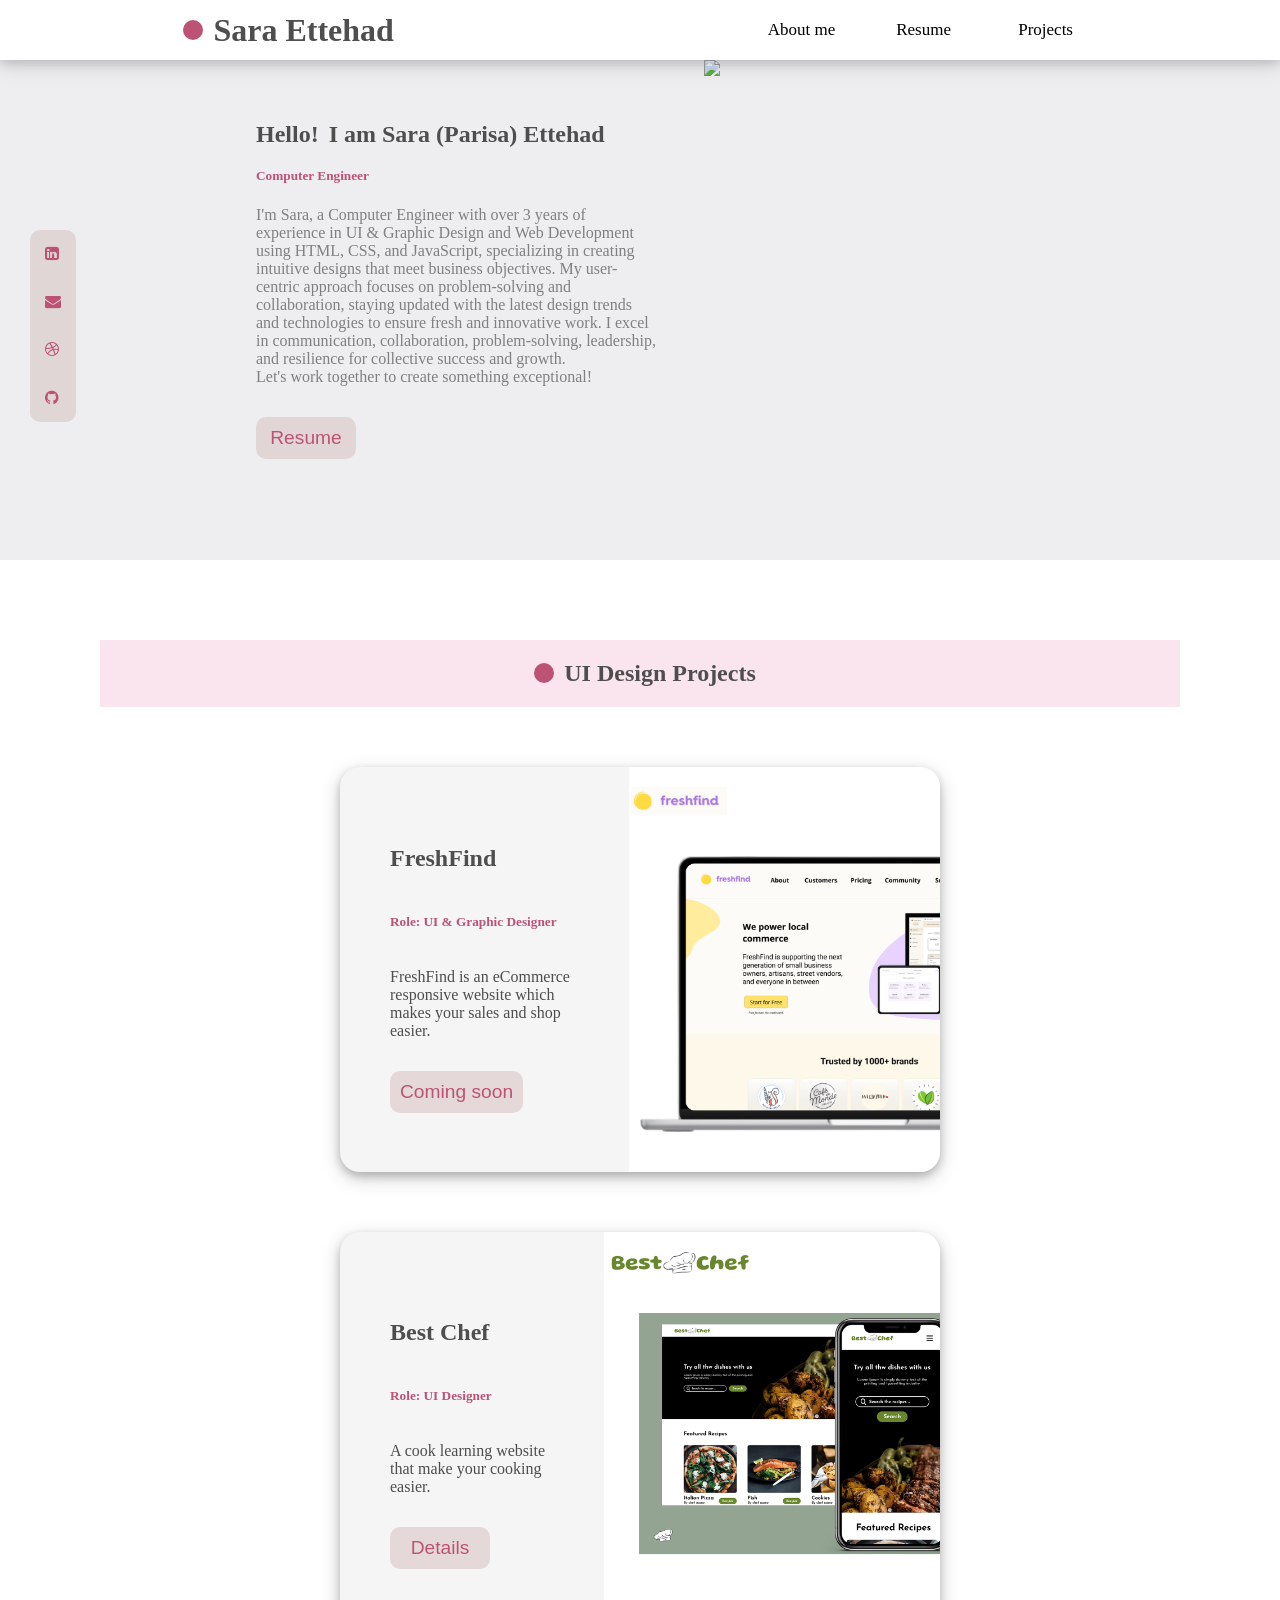
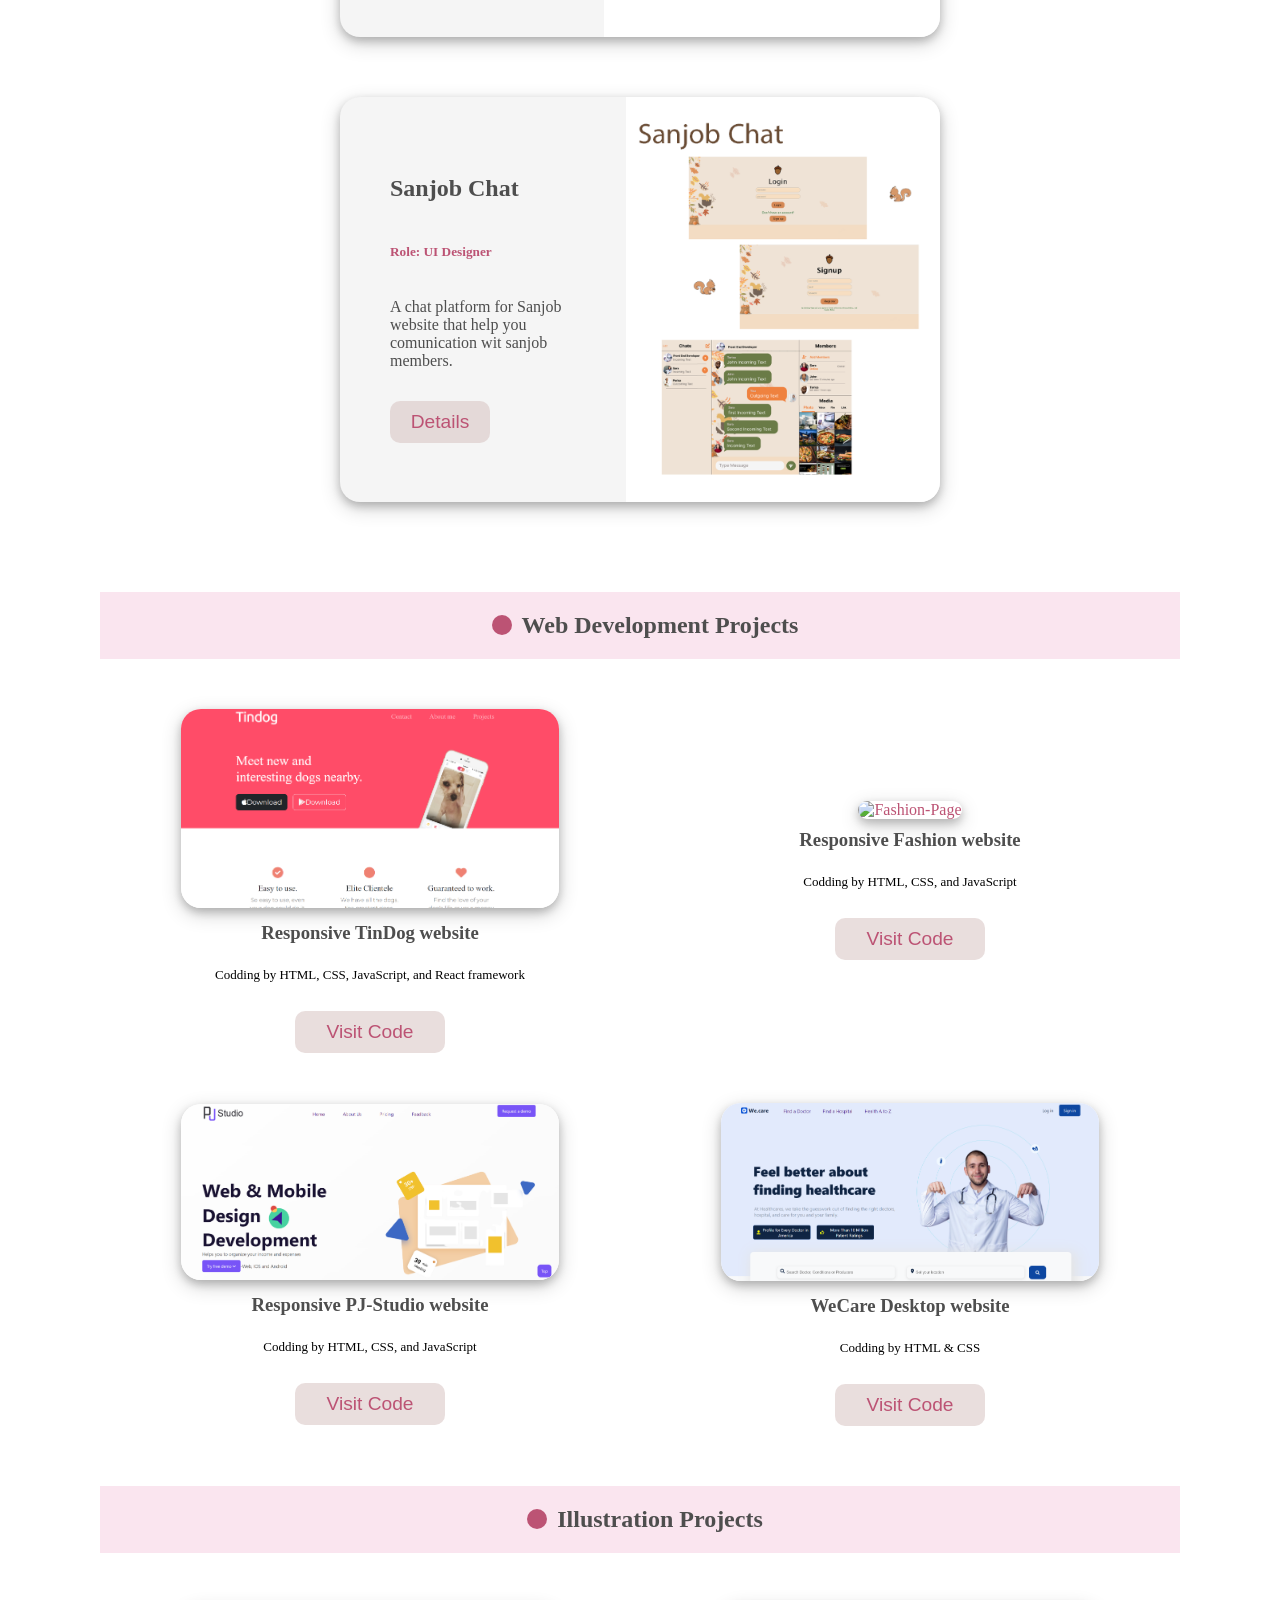
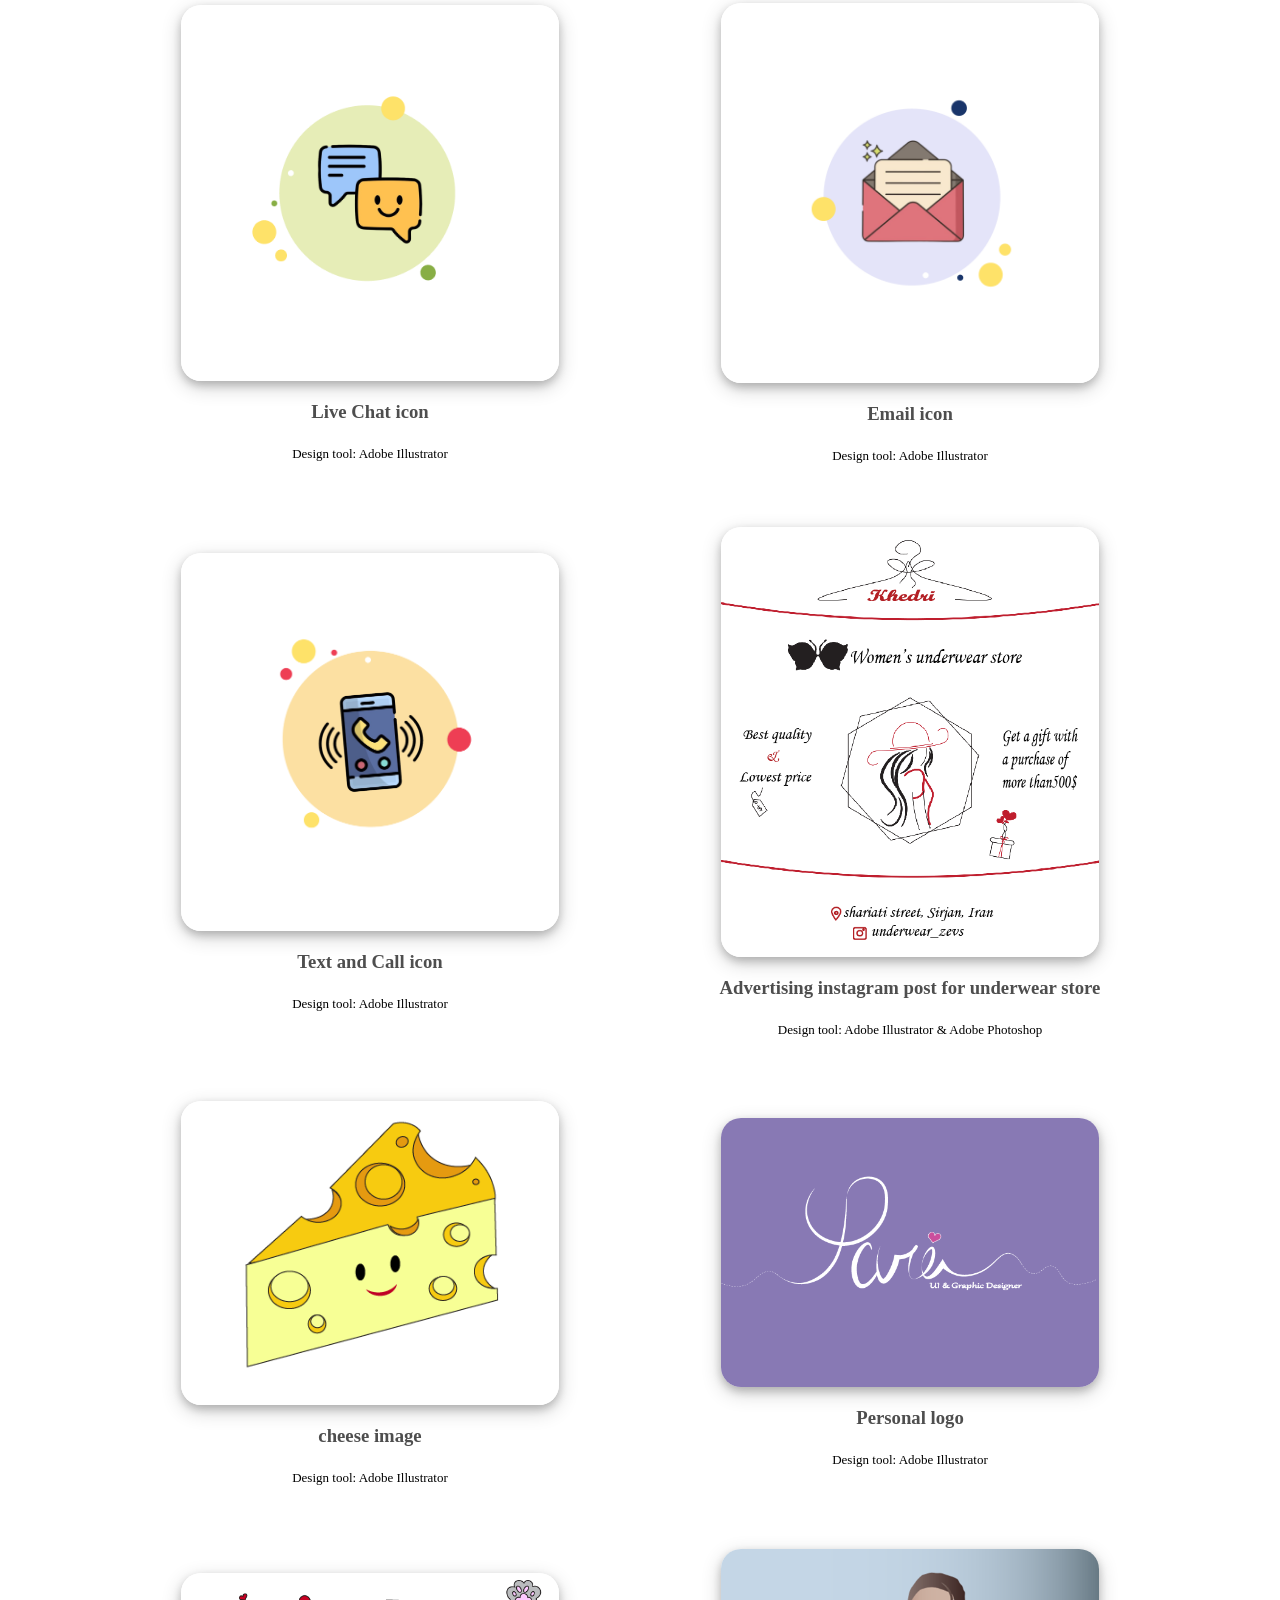
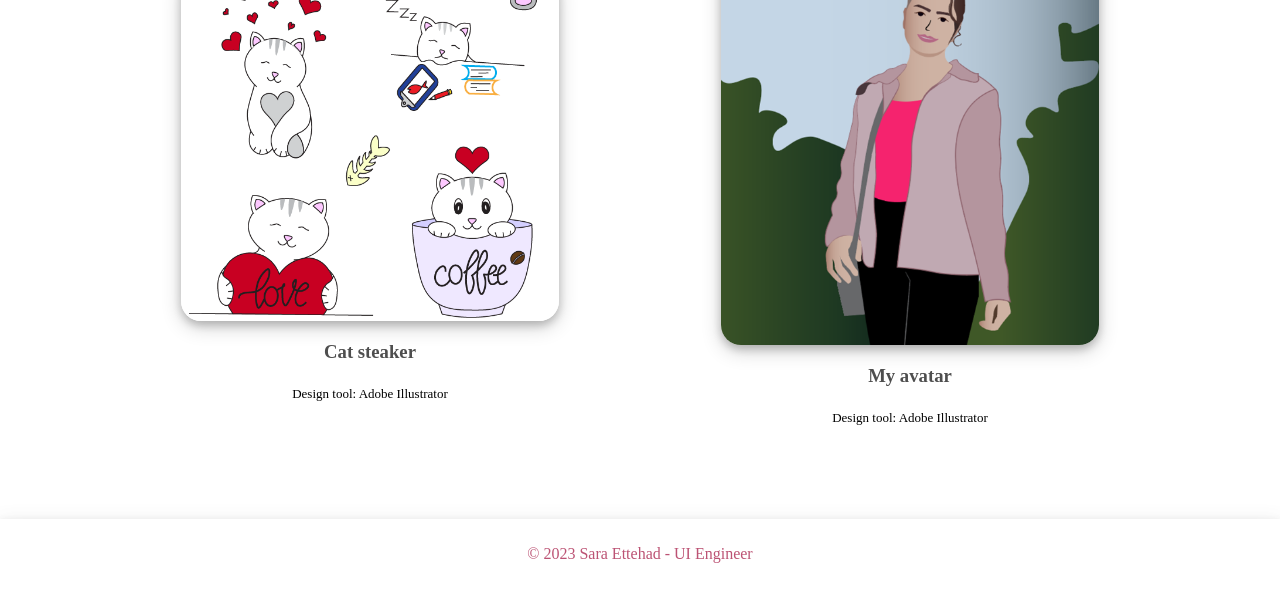
==== index.html @ 1e03c046 "message" ====
<!DOCTYPE html>
<html lang="en">

<head>
    <meta charset="UTF-8">
    <meta name="viewport" content="width=device-width, initial-scale=1.0">
    <link rel="stylesheet" href="https://cdnjs.cloudflare.com/ajax/libs/font-awesome/4.7.0/css/font-awesome.min.css">    <title>Sara Ettehad - Portfolio</title>
    <link rel="stylesheet" href="style.css">
</head>

<body>
    <div id="topnav">
        <div class="active">
            <div class="shape"></div>
            <h1>Sara Ettehad</h1>
        </div>

        <a href="javascript:void(0);" class="icon" onclick="myFunction()">
            <i class="fa fa-bars"></i>
        </a>

        <div id="myLinks">
            <a href="#hero">About me</a>
            <a href="./image/Resume(Sara).pdf">Resume</a>
            <a href="#portfolio">Projects</a>
        </div>
    </div>

    <div id="hero">
        <div class="hero__wrapper">
            <div class="hero__wrapper--left">
                <div style="display: flex; bottom: 0;">
                    <h2 style="color: #4e4e4e; margin-right: 10px;">Hello!</h2>
                    <h2 style="color: #4e4e4e;"> I am Sara (Parisa) Ettehad</h2>
                </div>
                <h5 style="margin-top: 0px; color: #bc5374;">Computer Engineer</h5>
                <p class="paragraph">
                    I'm Sara, a Computer Engineer with over 3 years of experience in UI & Graphic Design and Web Development using HTML, CSS, and JavaScript, specializing in creating intuitive designs that meet business objectives. My user-centric approach focuses on problem-solving and collaboration, staying updated with the latest design trends and technologies to ensure fresh and innovative work. I excel in communication, collaboration, problem-solving, leadership, and resilience for collective success and growth.
                    <br/>Let's work together to create something exceptional!
                </p>
                <a href="./image/Resume(Sara).pdf">
                    <button> Resume </button>
                </a>

            </div>

            <div class="hero__wrapper--right">
                <img src="./image/IMG_5724.PNG">
            </div>
            
        </div>
        
        
    </div>

    <div id="links">

        <div class="links__wrapper">
            <a href="https://www.linkedin.com/in/sara-ettehad/"><i class="fa fa-linkedin-square"></i></a>
            <a href=mailto:"parisa98ettehad@gmail.com"><i class="fa fa-envelope"></i></a>
            <a href="https://dribbble.com/sara-ettehad"><i class="fa fa-dribbble"></i></a>
            <a href="https://github.com/sara-ettehad"><i class="fa fa-github"></i></a>
        </div>

    </div>

    <section id="portfolio">
        <div class="project__title">
            <div class="shape"></div>
            <h1>UI Design Projects</h1>
        </div>

        <div class="projects">

            <div class="uiDesign">
                <div class="uiDesign-detaile">
                   <h2 style="color: #4e4e4e;">FreshFind</h2>
                    <h5 style="color: #bc5374;">Role: UI & Graphic Designer</h5>
                    <p style="color: #4e4e4e;">FreshFind is an eCommerce responsive website which makes your sales and shop easier.</p>
                    <button style="width: auto;"><a style="text-decoration: none; color: #bc5374;" href="./FreshFind.html">Coming soon</a></button>
                </div>
    
                <div>
                    <img src="./image/brandfresh.png" alt="Project 2">
                </div>
            </div>

            <div class="uiDesign">
                <div  class="uiDesign-detaile">
                    <h2 style="color: #4e4e4e;">Best Chef</h2>
                    <h5 style="color: #bc5374;">Role: UI Designer</h5>
                    <p style="color: #4e4e4e;">A cook learning website that make your cooking easier.</p>
                    <button><a style="text-decoration: none; color: #bc5374;" href="./BestChef.html">Details</a></button>
                </div>
    
                <div>
                    <img src="./image/Capture.PNG" alt="Project 2">
                </div>
            </div>
            <div class="uiDesign">
                <div  class="uiDesign-detaile">
                    <h2 style="color: #4e4e4e;">Sanjob Chat</h2>
                    <h5 style="color: #bc5374;">Role: UI Designer</h5>
                    <p  style="color: #4e4e4e;">A chat platform for Sanjob website that help you comunication wit sanjob members.</p>
                    <button><a style="text-decoration: none; color: #bc5374;" href="./Sanjob.html" >Details</a></button>
    
                </div>
    
                <div>
                    <img src="./image/Sanjob.PNG" alt="Project 2">
                </div>
            </div>
        </div>

        <div class="project__title">
            <div class="shape"></div>
            <h1>Web Development Projects</h1>
        </div>

        <div class="Portfolio-continer" >

            <div class="project">
                <a href="https://sara-ettehad.github.io/TinDog/">
                    <img  class="imag" src="./image/Tindog.PNG" alt="TinDog-Page">
                </a>
                <h3>Responsive TinDog website</h3>
                <p>Codding by HTML, CSS, JavaScript, and React framework</p>
                <button class="Visit"><a href="https://github.com/sara-ettehad/TinDog">Visit Code</a></button>
            </div>

            <div class="project">
                <a href="https://sara-ettehad.github.io/fashion/">
                    <img  class="imag" src="./image/ss.png" alt="Fashion-Page">
                </a>
                <h3>Responsive Fashion website</h3>
                <p>Codding by HTML, CSS, and JavaScript</p>
                <button class="Visit"><a href="https://github.com/sara-ettehad/fashion">Visit Code</a></button>
            </div>
            <div class="project">
                <a href="https://sara-ettehad.github.io/PJ-Studio-online/">
                    <img  class="imag" src="./image/pjstudio.PNG" alt="PJ-Studio-Page">
                </a>
                <h3>Responsive PJ-Studio website</h3>
                <p>Codding by HTML, CSS, and JavaScript</p>
                <button class="Visit"><a href="https://github.com/sara-ettehad/PJ-Studio-online">Visit Code</a></button>
            </div>
            
            <div class="project">
                <a href="https://sara-ettehad.github.io/We.care/">
                    <img  class="imag" src="./image/weCare.PNG" alt="Desktop -Page">
                </a>
                <h3>WeCare Desktop website</h3>
                <p>Codding by HTML & CSS</p>
                <button class="Visit"><a href="https://github.com/sara-ettehad/We.care">Visit Code</a></button>
            </div>
        </div>

            <div class="project__title">
                <div class="shape"></div>
                <h1>Illustration Projects</h1>
                
            </div>
        <div class="Portfolio-continer">
            <div class="project graphic">
                <img  class="imag" src="./image/livechat.PNG" alt="Personal-logo">
                <h3 style="padding-top: 10px;"> Live Chat icon</h3>
                <p>Design tool: Adobe Illustrator</p>
            </div>

            <div class="project graphic">
                <img  class="imag" src="./image/emil.PNG" alt="Personal-logo">
                <h3 style="padding-top: 10px;"> Email icon</h3>
                <p>Design tool: Adobe Illustrator</p>
            </div>

            <div class="project graphic">
                <img  class="imag" src="./image/text.PNG" alt="Personal-logo">
                <h3 style="padding-top: 10px;"> Text and Call icon</h3>
                <p>Design tool: Adobe Illustrator</p>
            </div>
                
            
            <div class="project graphic">
                <img  class="imag" src="./image/insta.PNG" alt="Advertising-Page">
                <h3 style="padding-top: 10px;"> Advertising instagram post for underwear store</h3>
                <p>Design tool: Adobe Illustrator & Adobe Photoshop</p>
            </div>

            <div class="project graphic">
                <img  class="imag" src="./image/Cheese.PNG" alt="Cheese-Page">
                <h3 style="padding-top: 10px;"> cheese image</h3>
                <p>Design tool: Adobe Illustrator</p>
            </div>

            <div class="project graphic">
                <img  class="imag" src="./image/personallogo.PNG" alt="Personal-logo">
                <h3 style="padding-top: 10px;"> Personal logo</h3>
                <p>Design tool: Adobe Illustrator</p>
            </div>
            
            <div class="project graphic">
                <img  class="imag" src="./image/cat sticker.PNG" alt="CatSteaker-Page">
                <h3 style="padding-top: 10px;"> Cat steaker</h3>
                <p>Design tool: Adobe Illustrator</p>
            </div>

            <div class="project graphic">
                <img  class="imag" src="./image/Screenshot (916)s.png" alt="CatSteaker-Page">
                <h3 style="padding-top: 10px;"> My avatar</h3>
                <p>Design tool: Adobe Illustrator</p>
            </div>
            
        </div>


    </section>
    
    

    <footer>
        <div class="container">
            <p> &copy; 2023 Sara Ettehad - UI Engineer</p>
        </div>
    </footer>
</body>

</html>

<script src="./script.js"></script>
---- style.css ----
body {
    font-family: 'Dancing Script', cursive 'Zilla Slab', serif; 
    margin: 0;
    padding: 0;
    background-color: #eeedf0;
}
.imag{
    width: 70%;
    height: auto;
}
#topnav{
    position: fixed;
    display: flex;
    justify-content: space-around;
    align-items: center;
    width: 100%;
    background-color: white;
    height: 60px;
    z-index: 1000;
    box-shadow: 0 4px 8px 0 rgba(85, 85, 85, 0.19), 0 6px 20px 0 rgba(85, 85, 85, 0.19);
}

.active{
    color: #4e4e4e;
    display: flex;
    flex-direction: row;
    align-items: center;
}

#myLinks{
    display: flex;
    justify-content: space-between;
}

.icon{ 
    display: none;
}

#myLinks a {
    color: black;
    width: 70px;
    text-align: center;
    margin: 10px;
    padding: 4px 16px;
    text-decoration: none;
    font-size: 17px;
}

#myLinks a:hover{
    border-radius: 0px;
    border-bottom: 3px solid #bc5374;
}

.shape{
    background-color: #bc5374;
    height: 20px;
    width: 20px;
    margin: 10px;
    border-radius: 50%;
}

.hero__wrapper{
    display: flex;
    flex-direction: row;
    justify-content: space-around;
    align-items: center;
    min-height: 560px;
}

.hero__wrapper p {
    width: 400px;
    color: gray;
}

.hero__wrapper h1{
    color: #4e4e4e;
    font-size: 60px;
    margin: 0px;
}

h3{
    color: #4e4e4e;
}

.hero__wrapper h4{
    color: #bc5374;
}


.hero__wrapper--left{
    align-items: left;
    width: 60%;
}

.hero__wrapper--right {
    position: absolute;
    left: 55%;
    top: 60px;
    display: flex;
}

.hero__wrapper--right img{
    height: 500px;
}

#links{
    position: fixed;
    background-color:  rgba(215, 194, 193, 0.544);
    top: 230px;
    left: 30px;
    border-radius: 10px;
}

.links__wrapper {
    display: flex;
    flex-direction: column;
}
.links__wrapper a{
    color: #bc5374;
    padding: 15px;

}

#portfolio {
    background-color: white;
    display: flex;
    flex-direction: column;
    text-align: left;
    padding: 50px 100px;
}

.projects{
    display: flex;
    flex-direction: column;
    align-items: center;
    justify-content: center;
    margin-bottom: 30px;
}

.uiDesign{
    display: flex;
    flex-direction: row;
    height: 405px;
    width: 600px;
    margin: 30px;
    justify-content: space-between;
    align-items: center;
    border-radius: 20px;
    box-shadow: 0 4px 8px 0 rgba(0, 0, 0, 0.2), 0 6px 20px 0 rgba(0, 0, 0, 0.19);
    background-color: whitesmoke;
}

.uiDesign img{
    position: relative;
    height: 405px;
    top: 2px;
    border-top-right-radius: 20px;
    border-bottom-right-radius: 20px;
}

.uiDesign-detaile{
    display: flex;
    justify-content: center;
    text-align: left;
    align-items: start;
    flex-direction: column;
    padding: 0px 50px;
}

.project__title{
    background-color: rgba(240, 186, 212, 0.371);
    color: #4e4e4e;
    display: flex;
    flex-direction: row;
    align-items: center;
    justify-content: center;
    margin-bottom: 30px;
    margin-top: 30px;
}

.Portfolio-continer{
    margin: 0px;
    display: grid;
    grid-template-columns: repeat(2, 1fr);
}

.project{
    display: flex;
    flex-direction: column;
    align-items: center;
    text-align: center;
    justify-content: center;
    margin-bottom: 30px;
    margin-top: 20px;
}

.project h3{
    margin: 10px;
}

.project a{
    text-decoration: none;
    color: #bc5374;
}

.project img {
    border-radius: 20px;
    height: auto;
    width: 70%;
    box-shadow: 0 4px 8px 0 rgba(0, 0, 0, 0.2), 0 6px 20px 0 rgba(0, 0, 0, 0.19);
    object-fit: fill;
}

.Visit{
    width: 150px;
}

#about {
    background-color: hsl(341, 44%, 53%);
    color: #fff;
    display: flex;
    align-items: center;
    flex-direction: column;
}

.about-container{
    display: flex;
    justify-content: space-around;
    align-items: center;
    max-width: 1200px;
    margin: 0 auto; 
    padding: 20px;
}
.about-container p{
    width: 40%;
}

footer {
    background-color: white;
    color: #bc5374;
    text-align: center;
    padding: 10px 0;
    box-shadow: 0 4px 8px 0 rgba(85, 85, 85, 0.19), 0 6px 20px 0 rgba(85, 85, 85, 0.19);
}

button{
    background-color: rgb(215, 194, 193, 0.544);
    border: none;
    color: #bc5374;
    font-size: larger;
    padding: 10px;
    margin-top: 15px;
    border-radius: 10px;
    width: 100px;
}

.project p{
    font-size: small;
}

@media only screen and (max-width: 1224px) {

    .hero__wrapper{
        height: 950px;
        display: flex;
        text-align: center;
        flex-direction: column;

    }
    .hero__wrapper--left{
        display: flex;
        position: absolute;
        top: 70px;
        justify-content: center;
        align-items: center;
        flex-direction: column;
    }

    .hero__wrapper--right{
        top: 450px;
        left: 30%;
    }

    .Portfolio-continer{
        display: grid;
        grid-template-columns: repeat(1, 1fr);
        text-align: center;
        gap: 50px;
    }
}
@media only screen and (max-width: 950px) {

    #topnav {
    display: flex;
    justify-content: space-between;
    height: 60px;
    flex-direction: row;
    align-items: center;
    }

    #topnav a {
        color: black;
        text-decoration: none;
        font-size: 17px;
        display: block;
    }
    
    #myLinks {
        position: absolute;
        background-color: #4e4e4e;
        width: 100%;
        display: none;
        top: 60px;
        z-index: 1000;
        padding: 20px 0px;
    }
    

    #myLinks a{
        padding-top: 10px;
        color: aliceblue;
    }
    
    
    #topnav a.icon {
        position: absolute;
        right: 30px;
        top: 25px;
    }
    
    .active {
        color: #4e4e4e;
        margin-left: 30px;
    }

    .hero__wrapper--right {
        position: absolute;
        left: 25%;
        top: 450px;
        display: flex;
    }
}

@media only screen and (max-width: 768px) {
    
    .shape{
        height: 15px;
        width: 15px;
    }

    .active h1{
        font-size: 20px
    }

    .hero__wrapper h2{
        font-size: 20px;
        margin: 10px 0px;
    }

    .hero__wrapper p{
        font-size: 14px;
        margin: 10px 0px;
    }


    .Portfolio-continer{
        gap: 20px;
    }
    
    .about-container{
        display: flex;
        flex-direction: column;
        align-items: center;
        text-align: center;
        max-width: 1200px;
        margin: 0 auto; 
        padding: 20px;
    }

    .about-container p{
        width: 70%;
    }

    .hero__wrapper{
        height: 850px;
    }

    .hero__wrapper--right {
        position: absolute;
        left: 16%;
        top: 350px;
        display: flex;
    }

    .uiDesign{
        height: 405px;
        width: 530px;
    }

    .uiDesign-detaile{
        display: flex;
        flex-direction: column;
        align-items: center;
        text-align: center;
    }

    .uiDesign p{
        font-size: small;
    }

    .uiDesign h2{
        font-size: 16px;
    }

    .uiDesign h5{
        font-size: 12px;
        margin: 7px 0px;
    }

    .uiDesign p{
        font-size: 12px;
    }
    
    .Portfolio-continer{
        display: grid;
        grid-template-columns: repeat(1, 1fr);
        text-align: center;
        justify-content: center;
    }

    button{
        font-size: medium;
        padding: 8px;
    }
}

@media only screen and (max-width: 568px) {

    .hero__wrapper{
        height: 650px;
        display: flex;
        text-align: center;
        flex-direction: column;
    }

    #links{
        left: 10px;
    }

    .links__wrapper a{
        padding: 9px;
    }

    .hero__wrapper--left h2{
        font-size: 10px;
        margin: 0px;
    }

    .hero__wrapper--left h4{
        margin: 5px;
    } 

    .paragraph{
        font-size: small;
    } 

    .hero__wrapper--right{
        top: 380px;
        left: 25%;
    }
    .hero__wrapper--right img{
        height: 270px;
    }

    .uiDesign{
        height: 350px;
        width: 420px;
    }

    .uiDesign img{
        position: relative;
        height: 350px;
        width: 220px;
        top: 2px;
        border-top-right-radius: 20px;
        border-bottom-right-radius: 20px;
    }
}
@media only screen and (max-width: 440px) {
    

    #hero p{
        font-size: smaller;
    }

    .hero__wrapper--right{
        left: 18%;
    }

    .project__title h1{
        font-size: 16px;
    }

    .uiDesign{
        height: 250px;
        width: 300px;
    }

    .uiDesign img{
        height: 250px;
        width: 150px;

    }

    .uiDesign-detaile{
        padding: 0px 5px;
    }
}
@media only screen and (max-width: 400px) {
    .active{
        margin: 0px 5px;
    }

    #hero h2{
        font-size: small;
    }

    #hero p{
        font-size: smaller;
    }
}
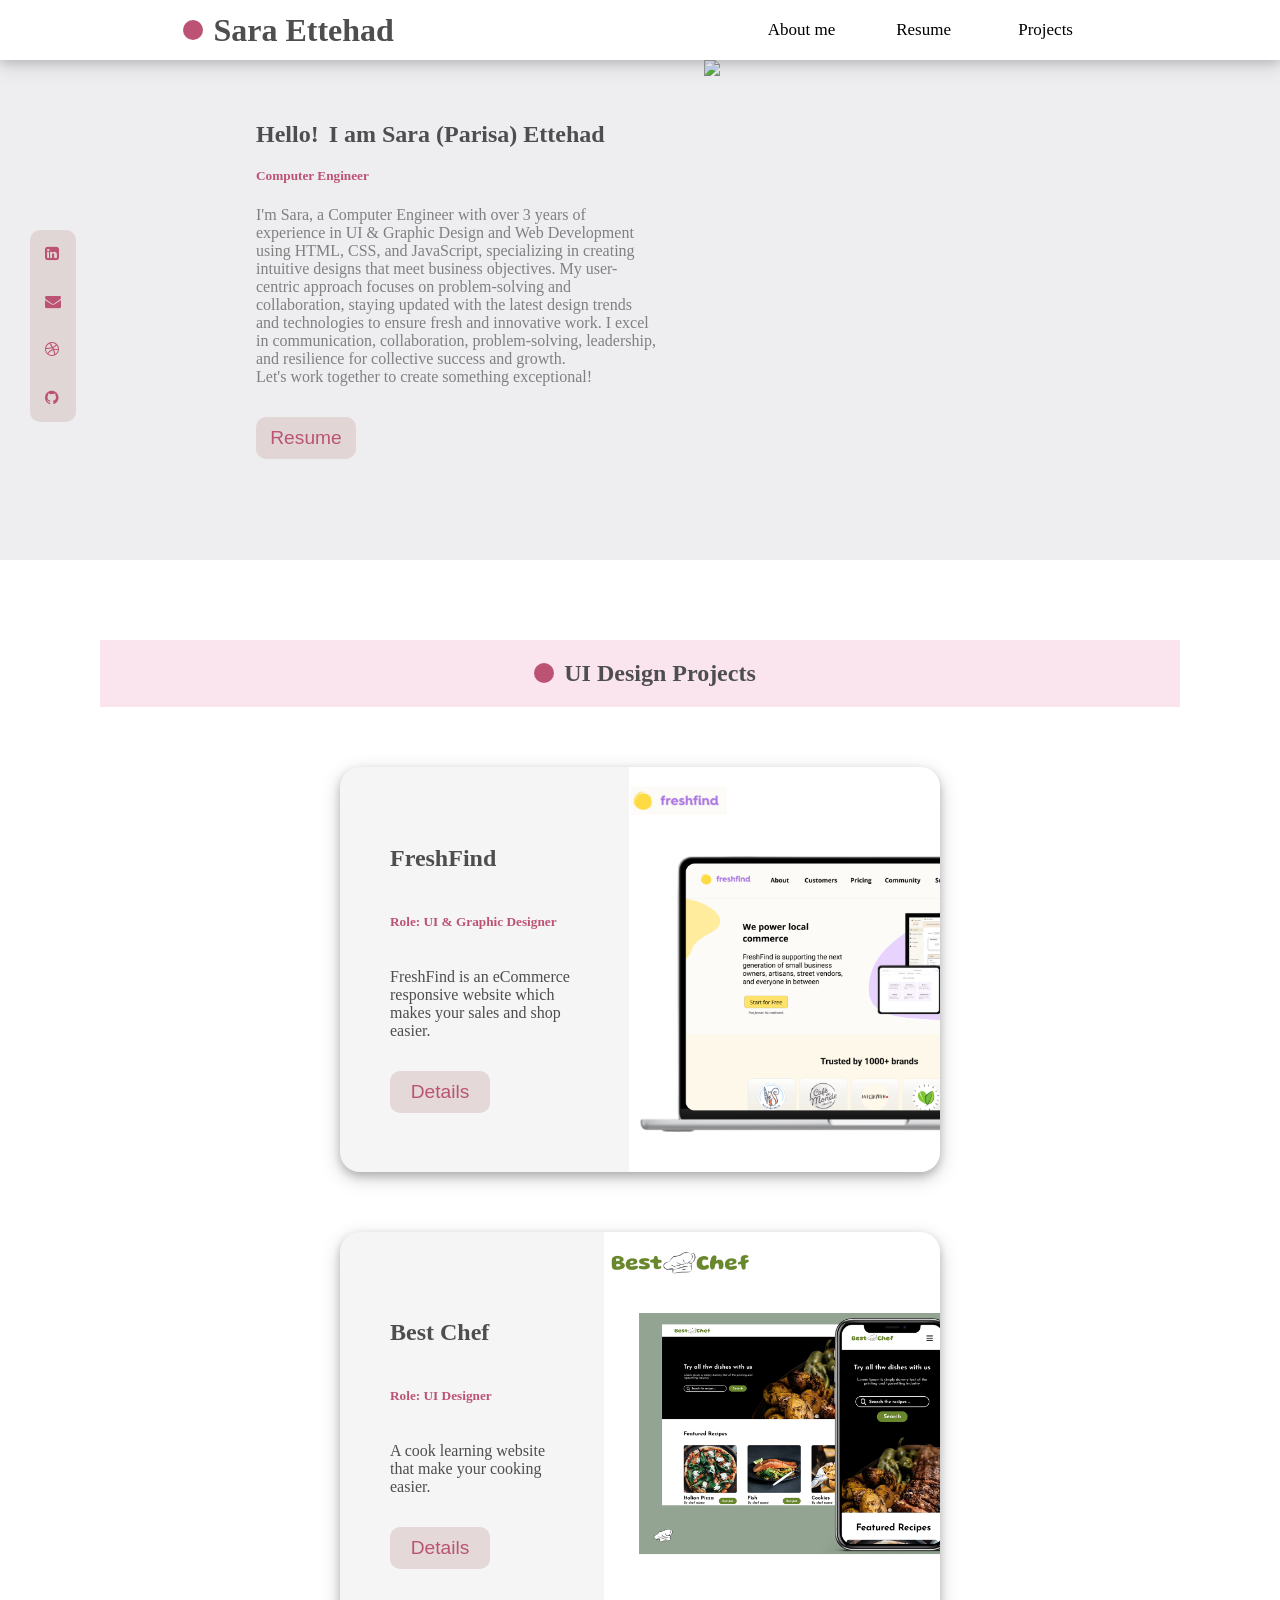
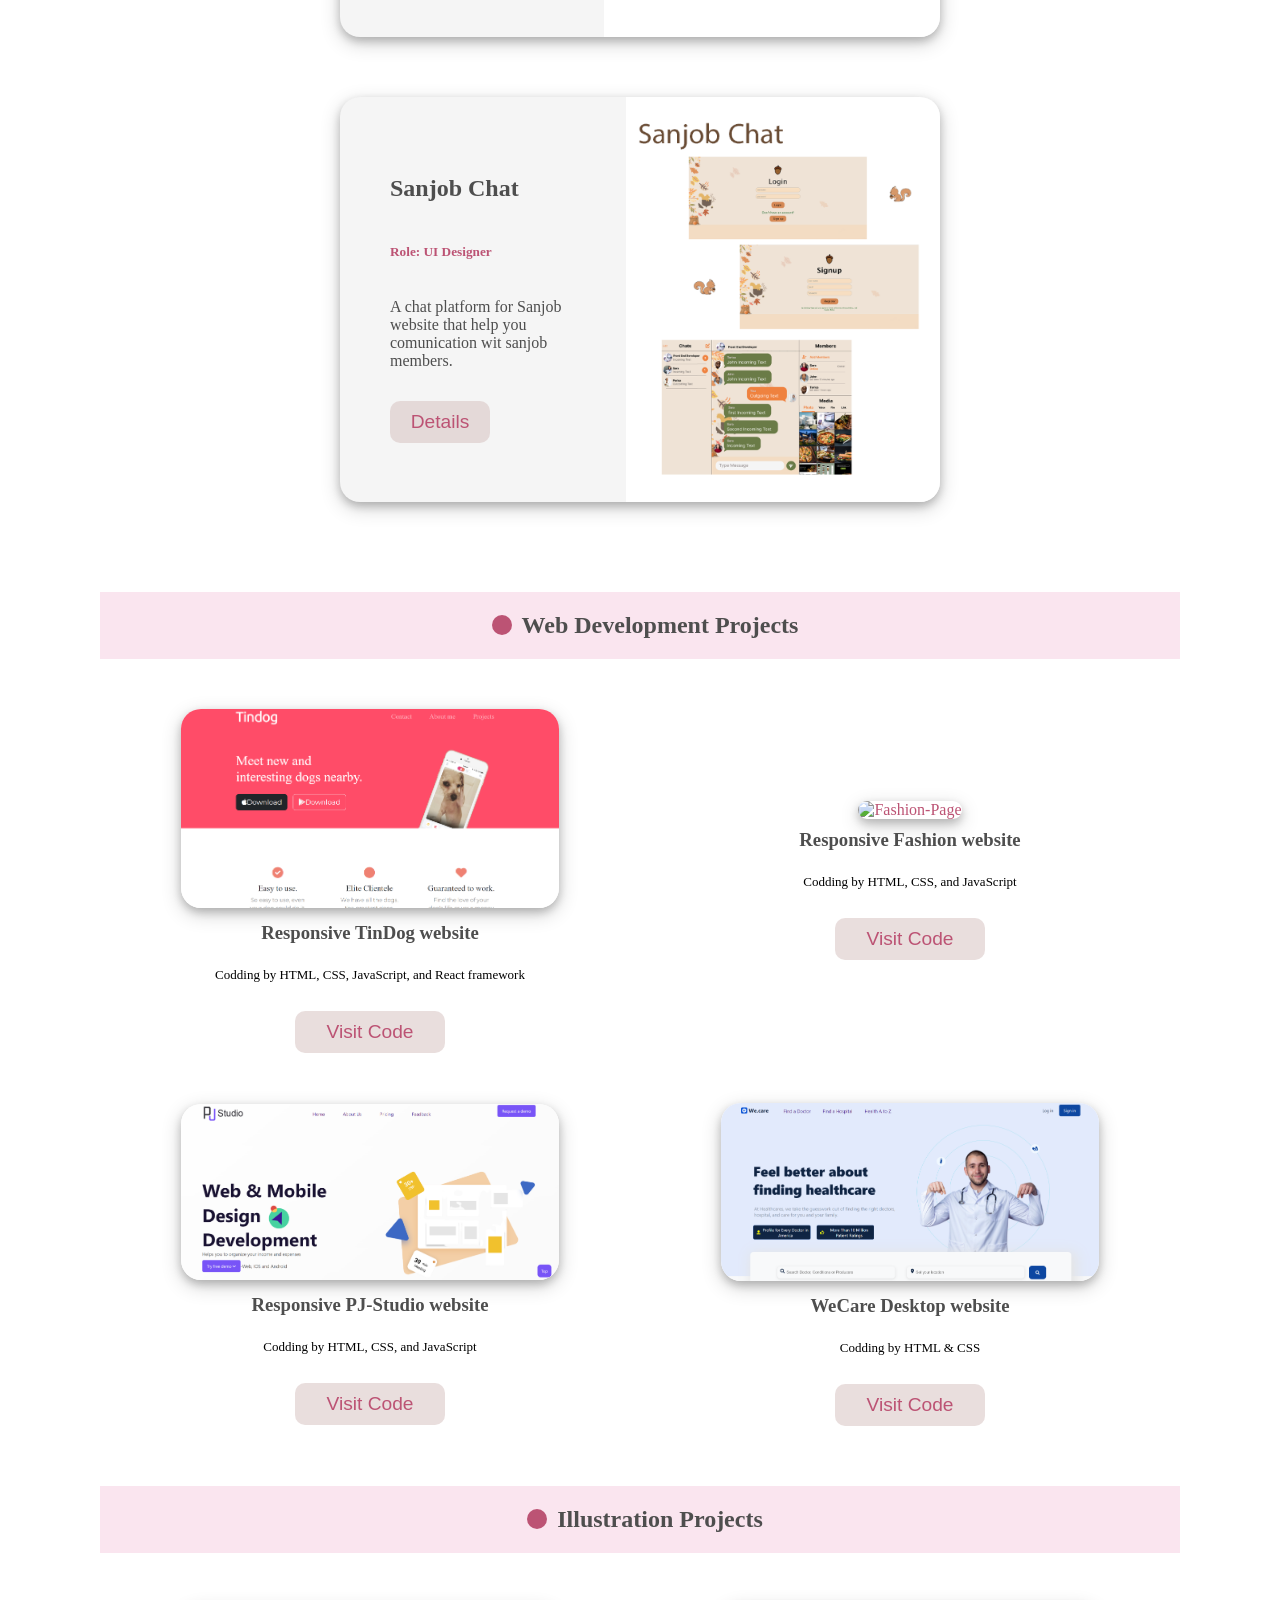
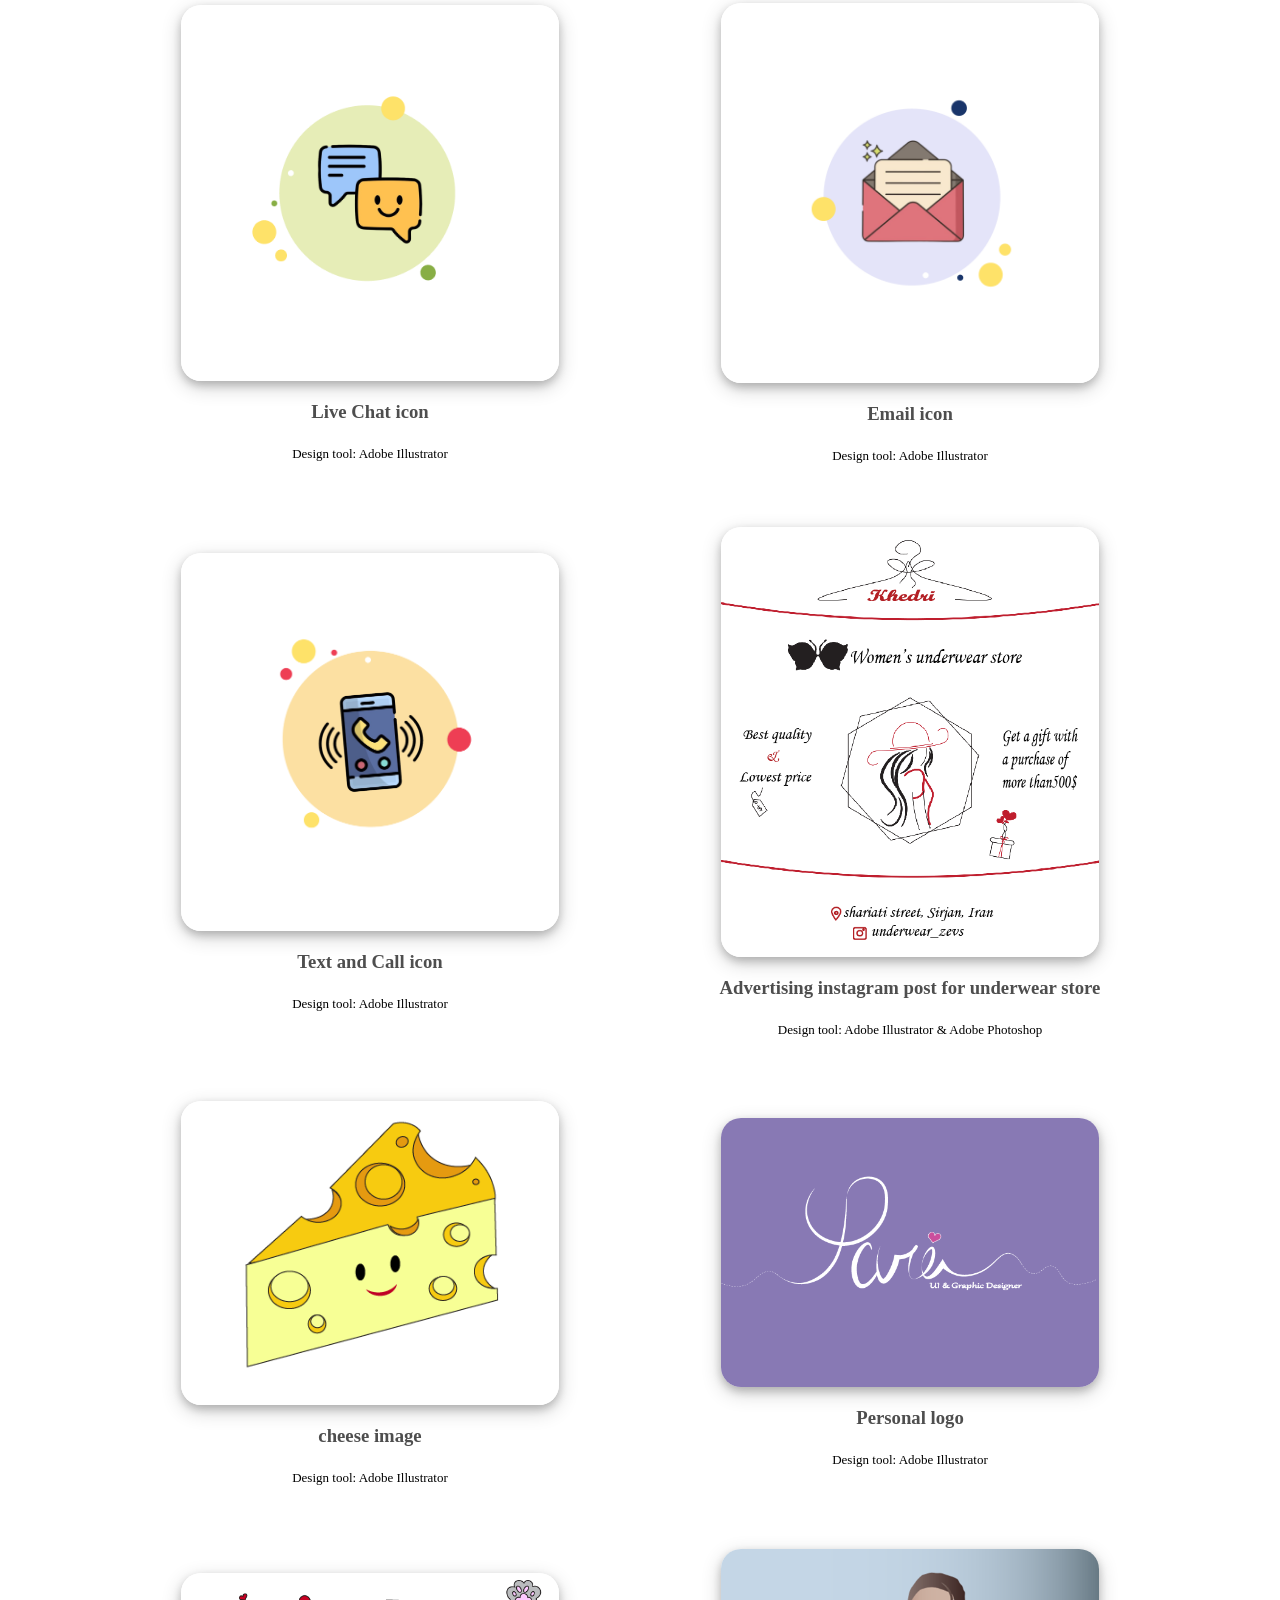
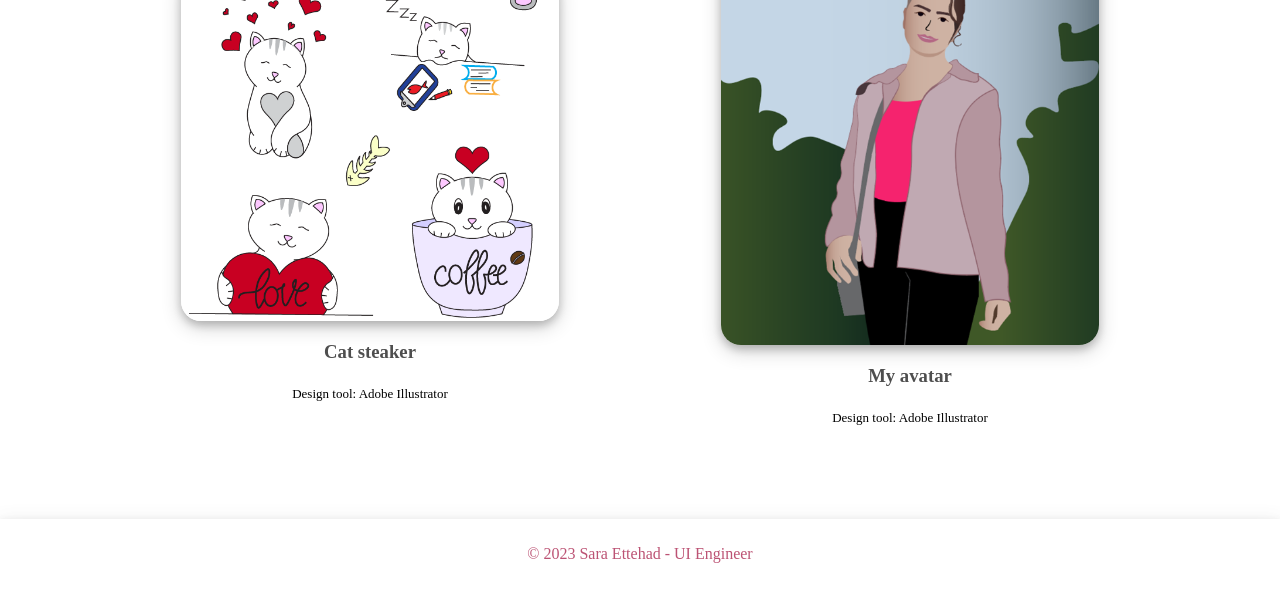
==== commit 56e0c7ce: "message" ====
--- a/index.html
+++ b/index.html
@@ -74,10 +74,10 @@
 
             <div class="uiDesign">
                 <div class="uiDesign-detaile">
-                   <h2 style="color: #4e4e4e;">FreshFind</h2>
+                    <h2 style="color: #4e4e4e;">FreshFind</h2>
                     <h5 style="color: #bc5374;">Role: UI & Graphic Designer</h5>
                     <p style="color: #4e4e4e;">FreshFind is an eCommerce responsive website which makes your sales and shop easier.</p>
-                    <button style="width: auto;"><a style="text-decoration: none; color: #bc5374;" href="./FreshFind.html">Coming soon</a></button>
+                    <button><a style="text-decoration: none; color: #bc5374;" href="./FreshFind.html">Details</a></button>
                 </div>
     
                 <div>
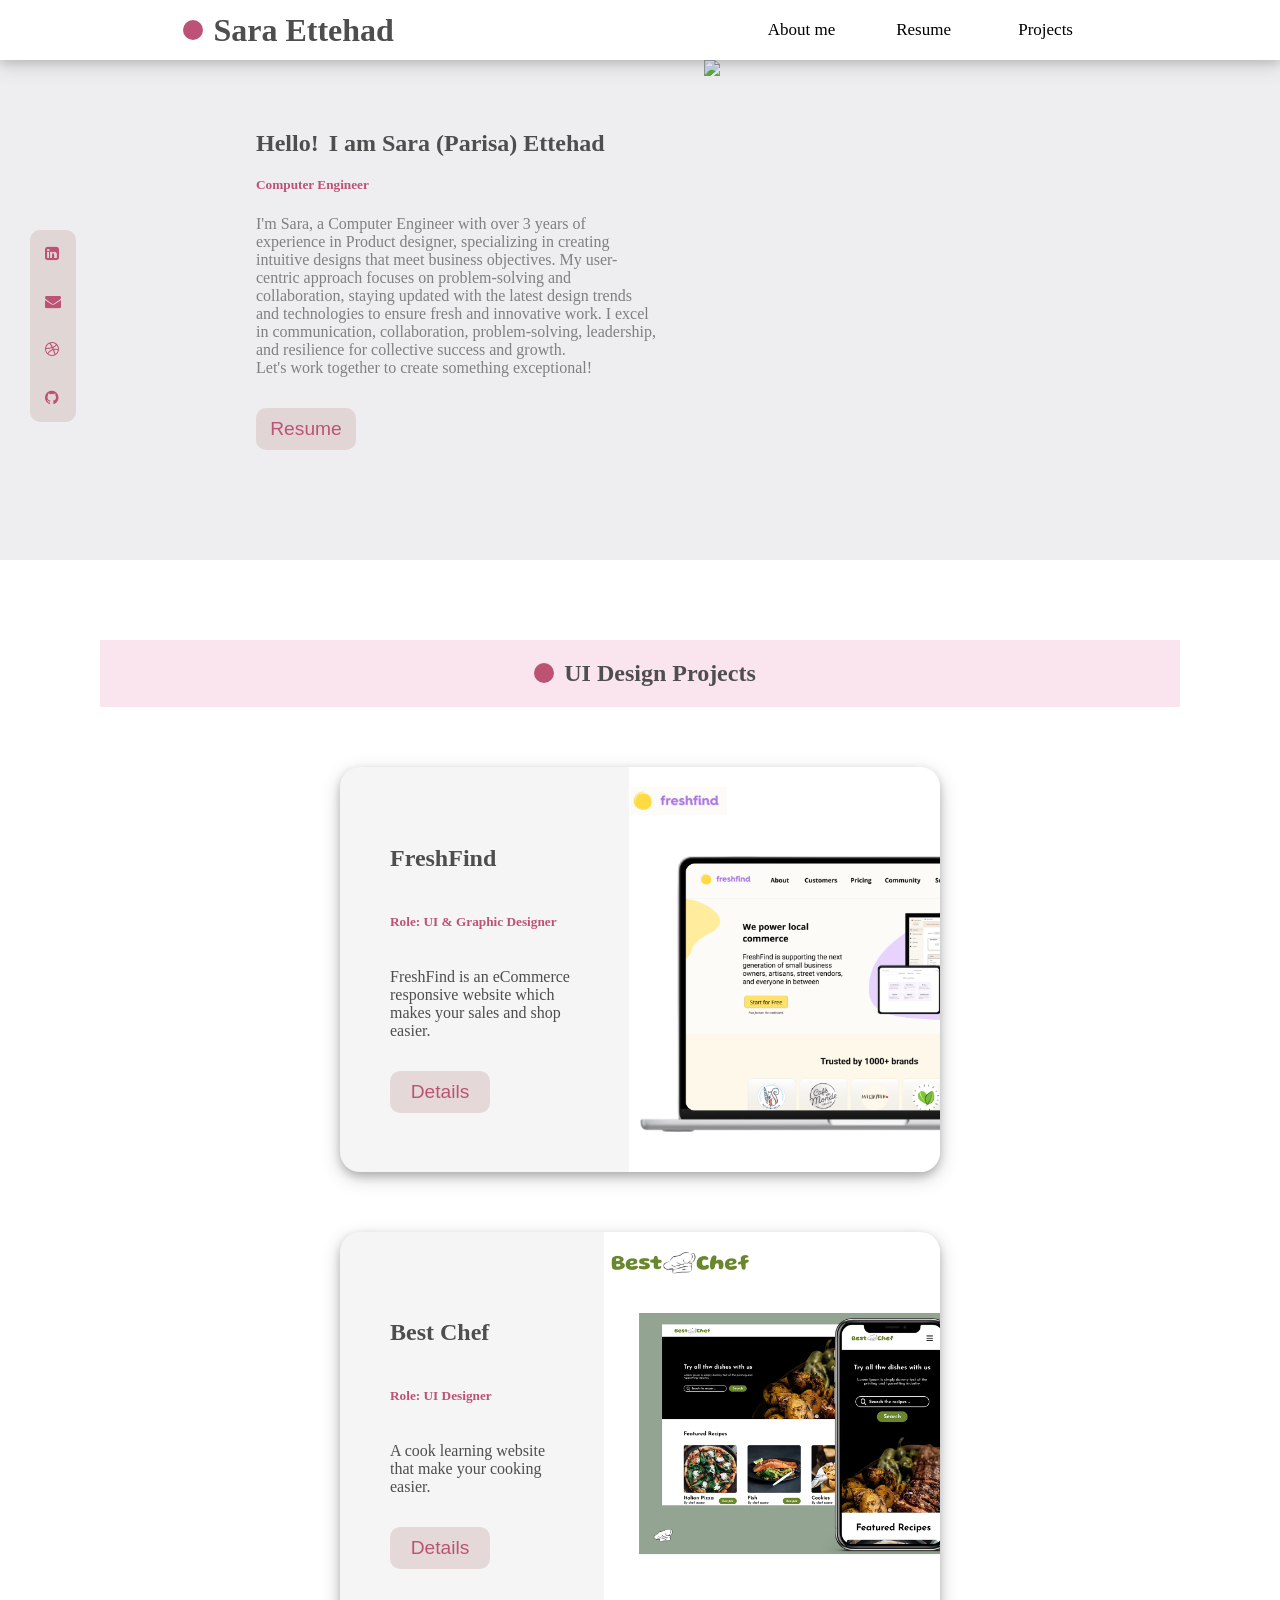
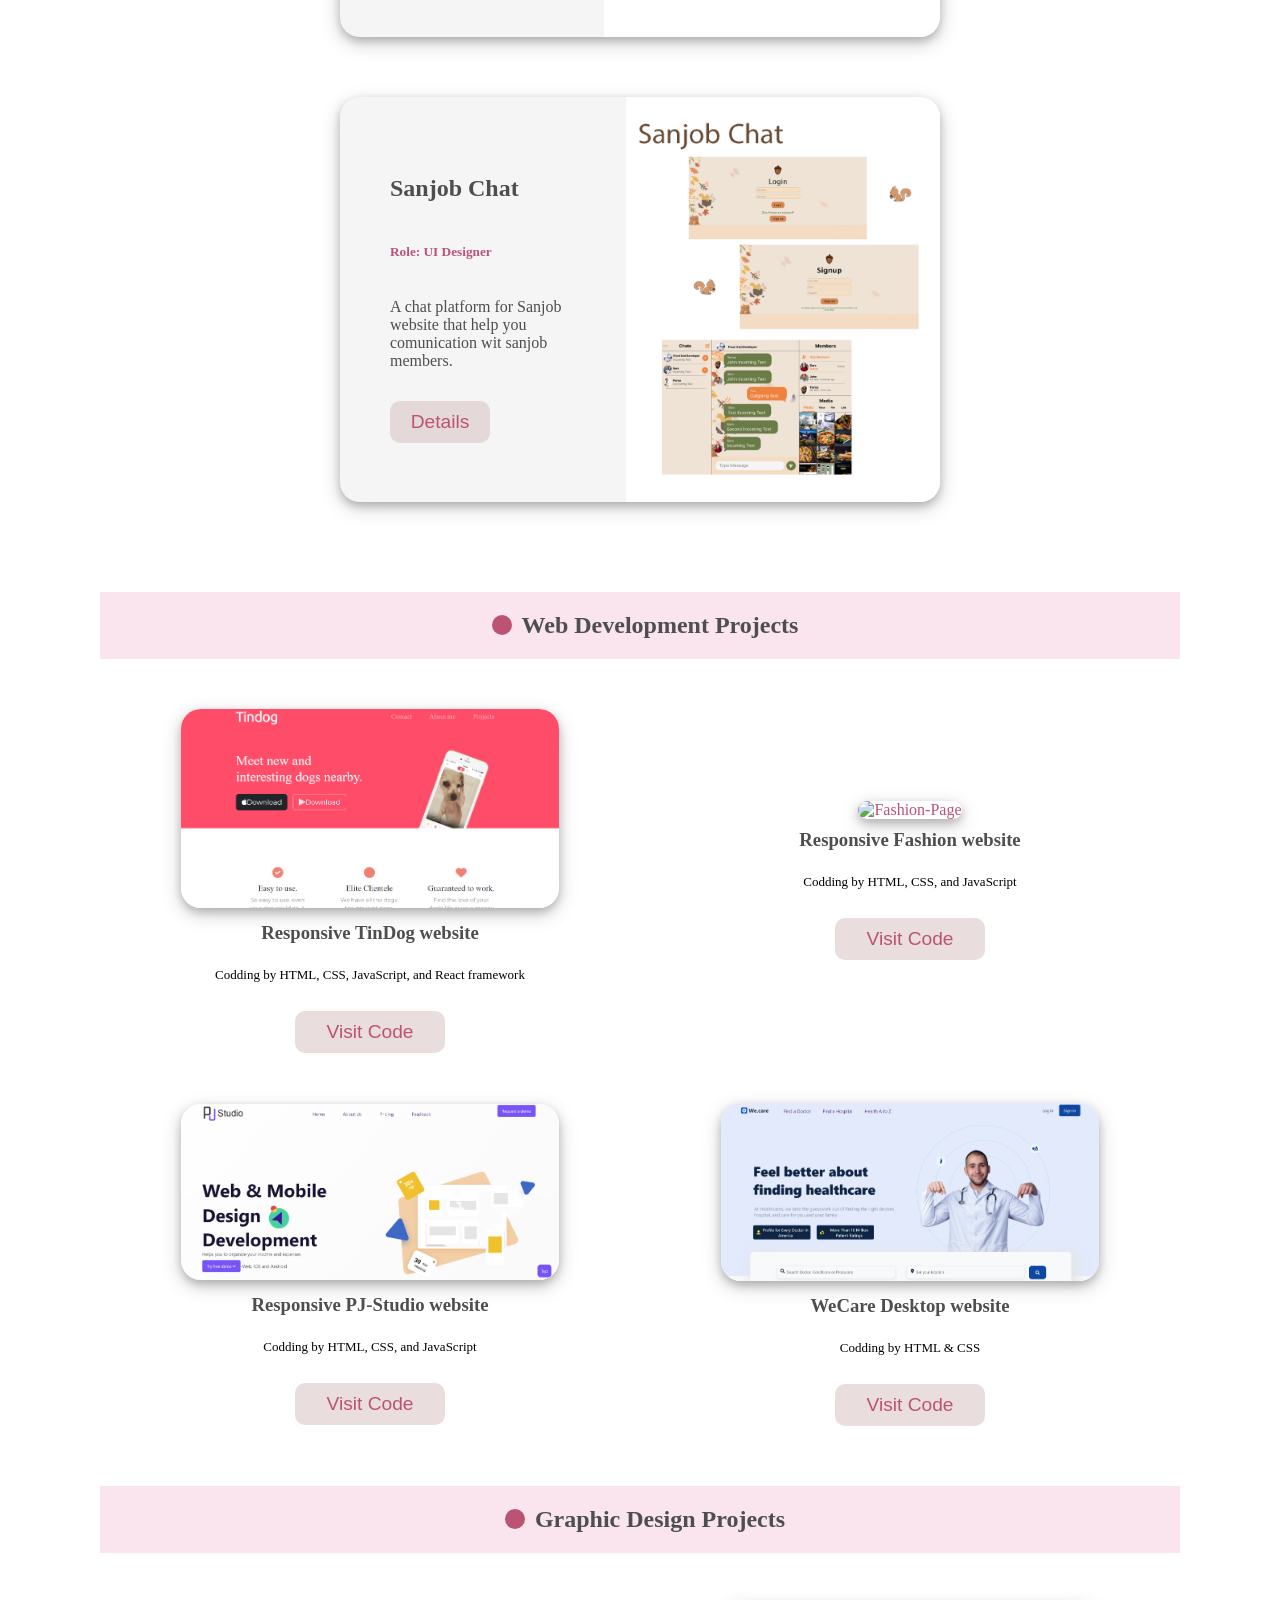
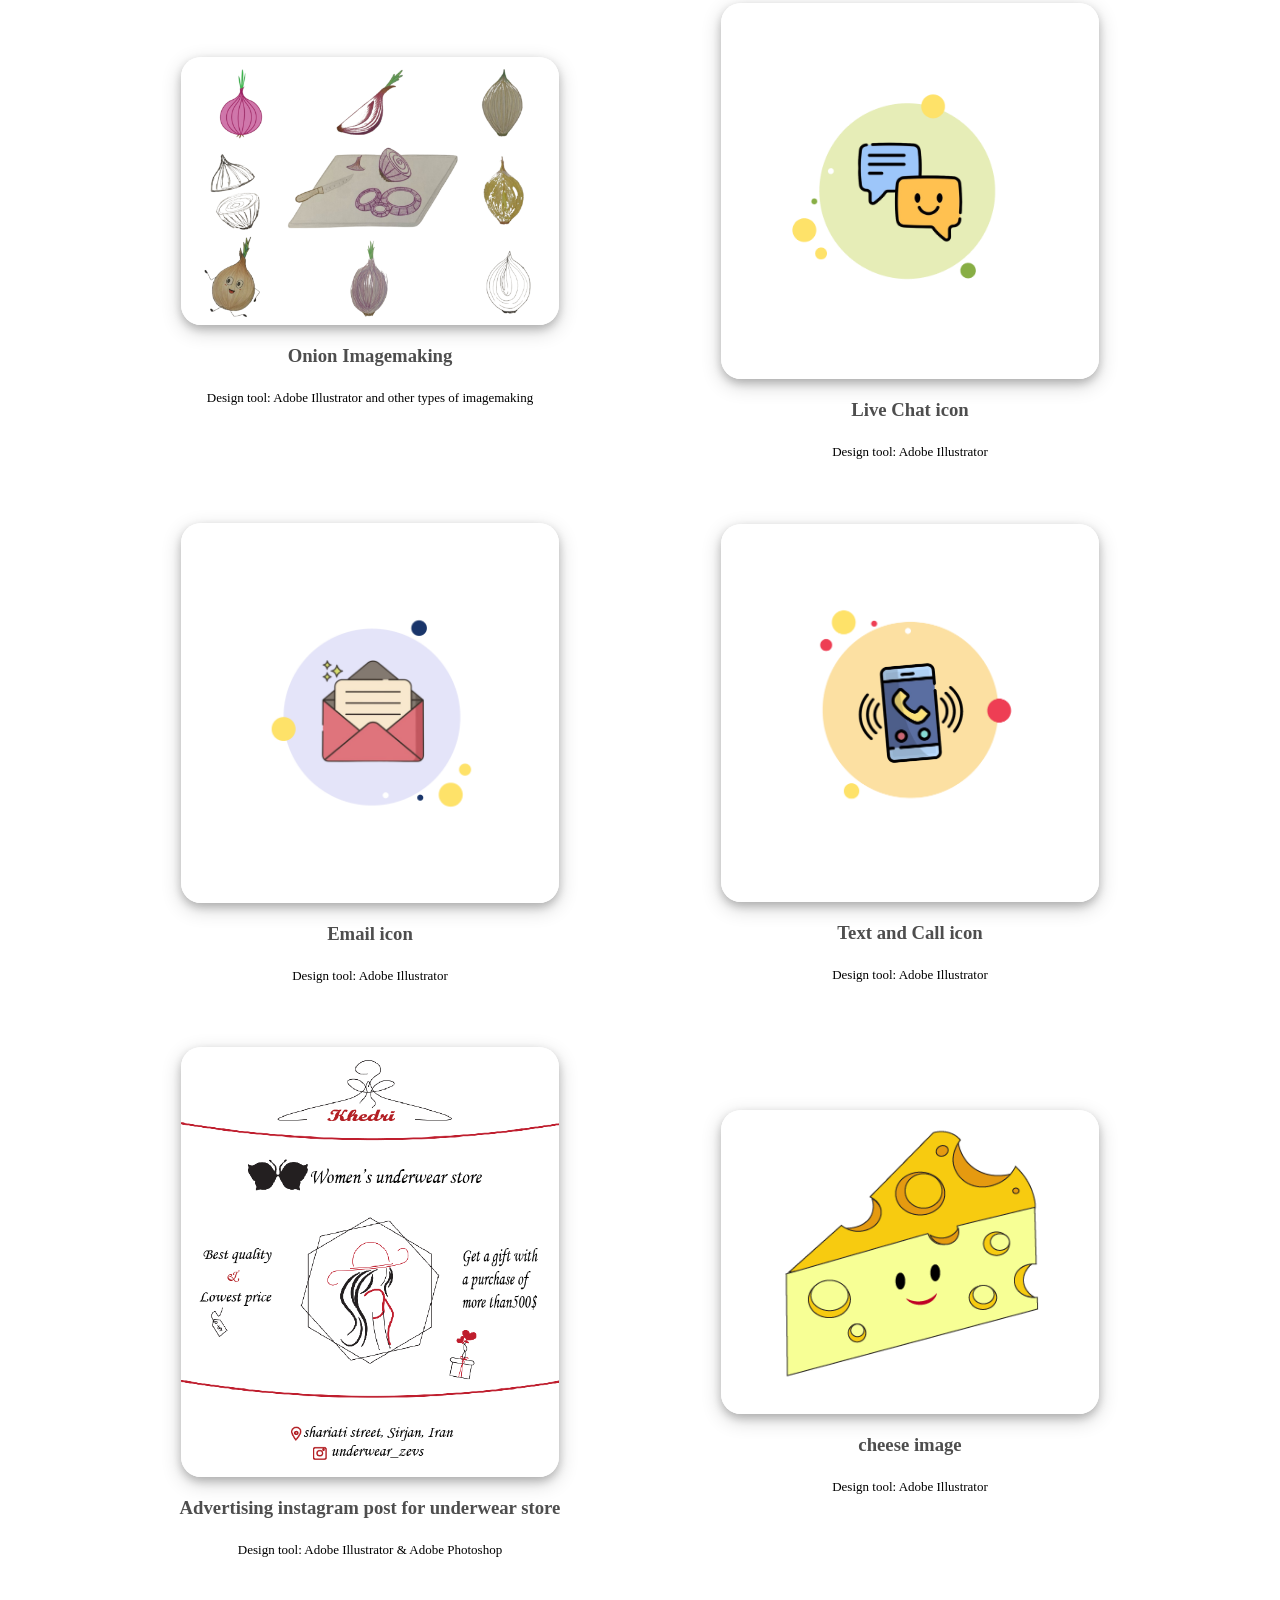
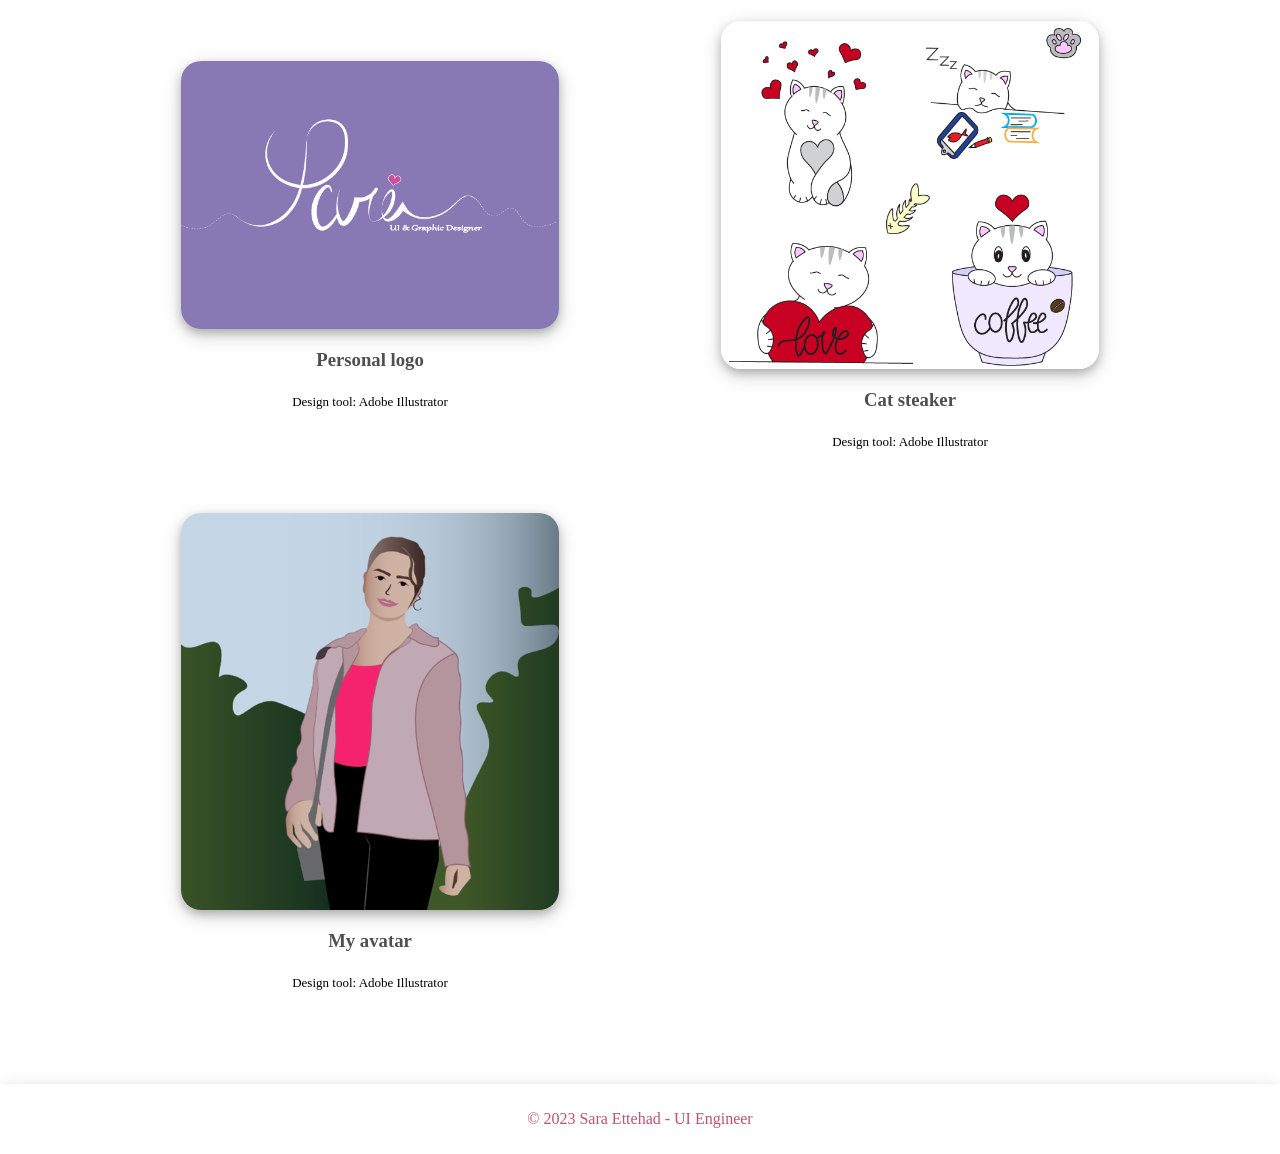
==== commit 9cadbc1e: "message" ====
--- a/index.html
+++ b/index.html
@@ -35,7 +35,7 @@
                 </div>
                 <h5 style="margin-top: 0px; color: #bc5374;">Computer Engineer</h5>
                 <p class="paragraph">
-                    I'm Sara, a Computer Engineer with over 3 years of experience in UI & Graphic Design and Web Development using HTML, CSS, and JavaScript, specializing in creating intuitive designs that meet business objectives. My user-centric approach focuses on problem-solving and collaboration, staying updated with the latest design trends and technologies to ensure fresh and innovative work. I excel in communication, collaboration, problem-solving, leadership, and resilience for collective success and growth.
+                    I'm Sara, a Computer Engineer with over 3 years of experience in Product designer, specializing in creating intuitive designs that meet business objectives. My user-centric approach focuses on problem-solving and collaboration, staying updated with the latest design trends and technologies to ensure fresh and innovative work. I excel in communication, collaboration, problem-solving, leadership, and resilience for collective success and growth.
                     <br/>Let's work together to create something exceptional!
                 </p>
                 <a href="./image/Resume(Sara).pdf">
@@ -157,10 +157,16 @@
 
             <div class="project__title">
                 <div class="shape"></div>
-                <h1>Illustration Projects</h1>
-                
+                <h1>Graphic Design Projects</h1>
             </div>
         <div class="Portfolio-continer">
+
+            <div class="project graphic">
+                <img  class="imag" src="./image/onion.png" alt="onion">
+                <h3 style="padding-top: 10px;"> Onion Imagemaking</h3>
+                <p>Design tool: Adobe Illustrator and other types of imagemaking</p>
+            </div>
+
             <div class="project graphic">
                 <img  class="imag" src="./image/livechat.PNG" alt="Personal-logo">
                 <h3 style="padding-top: 10px;"> Live Chat icon</h3>
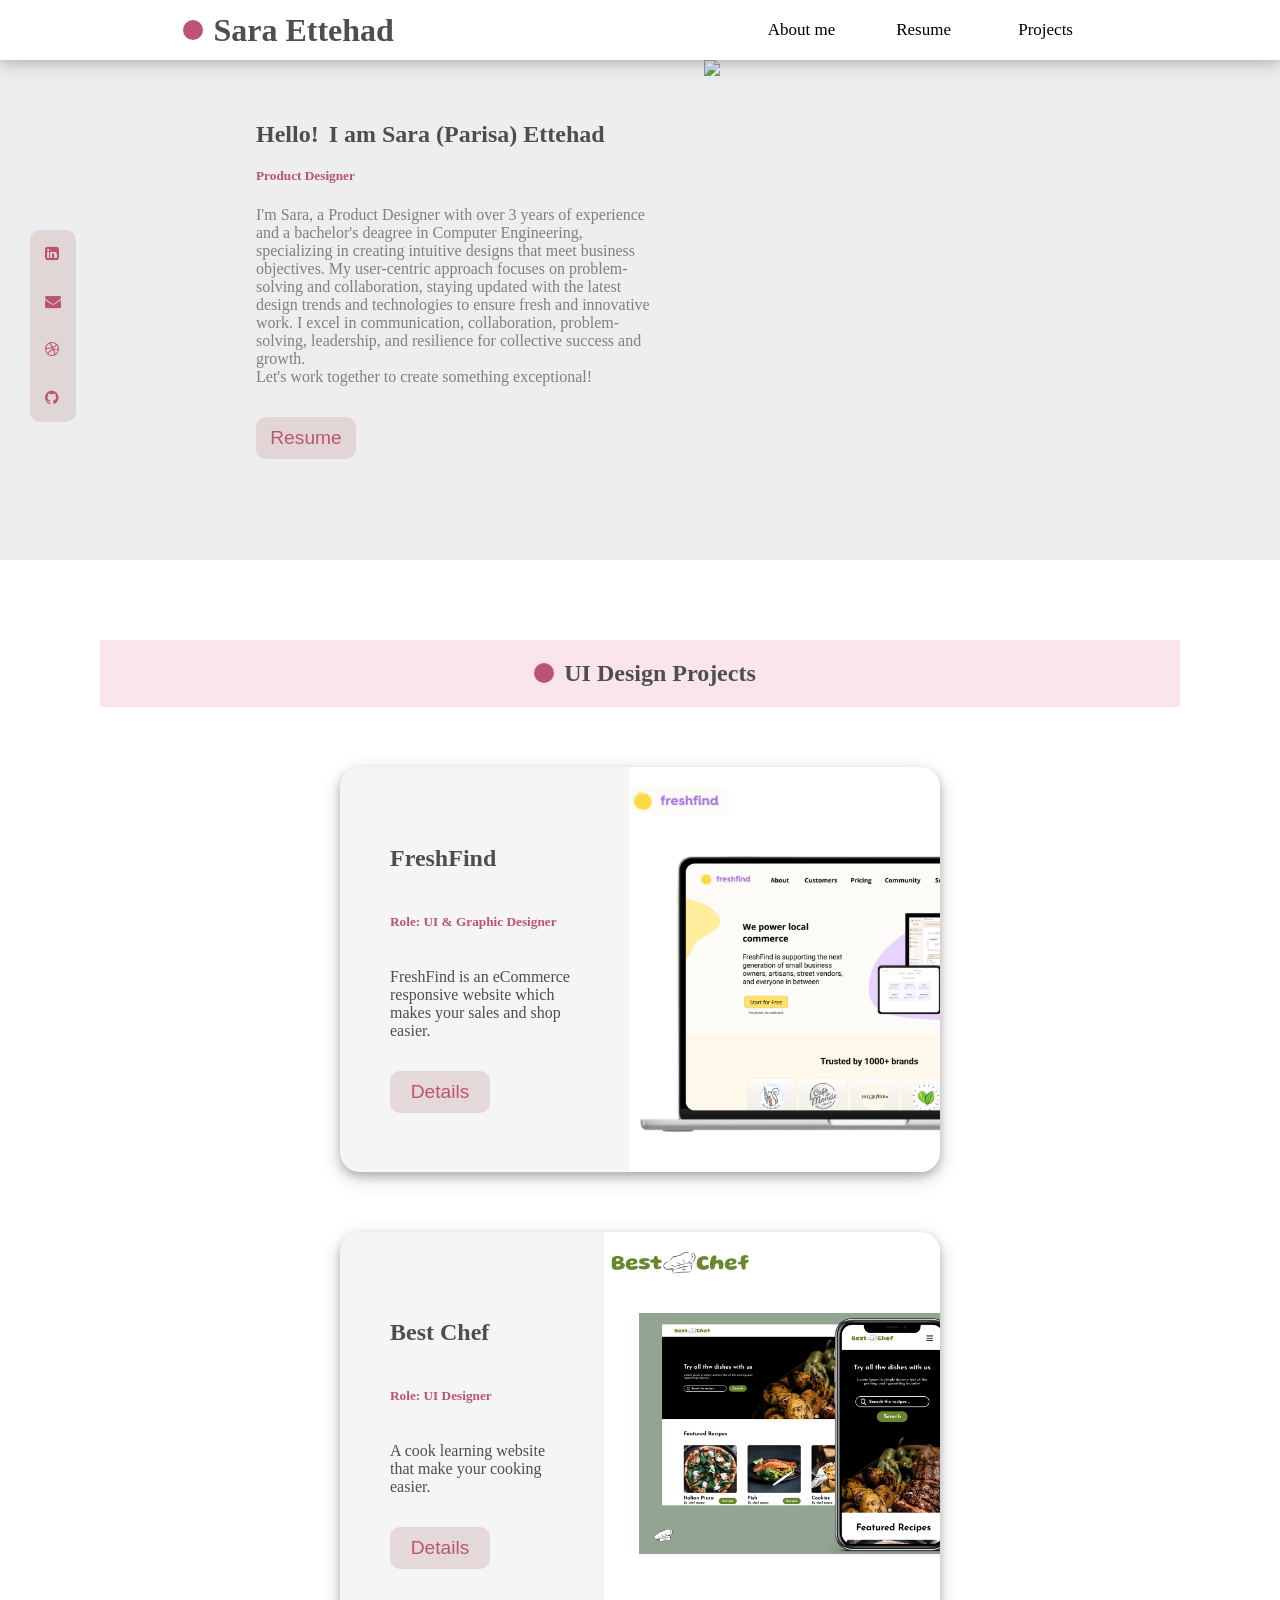
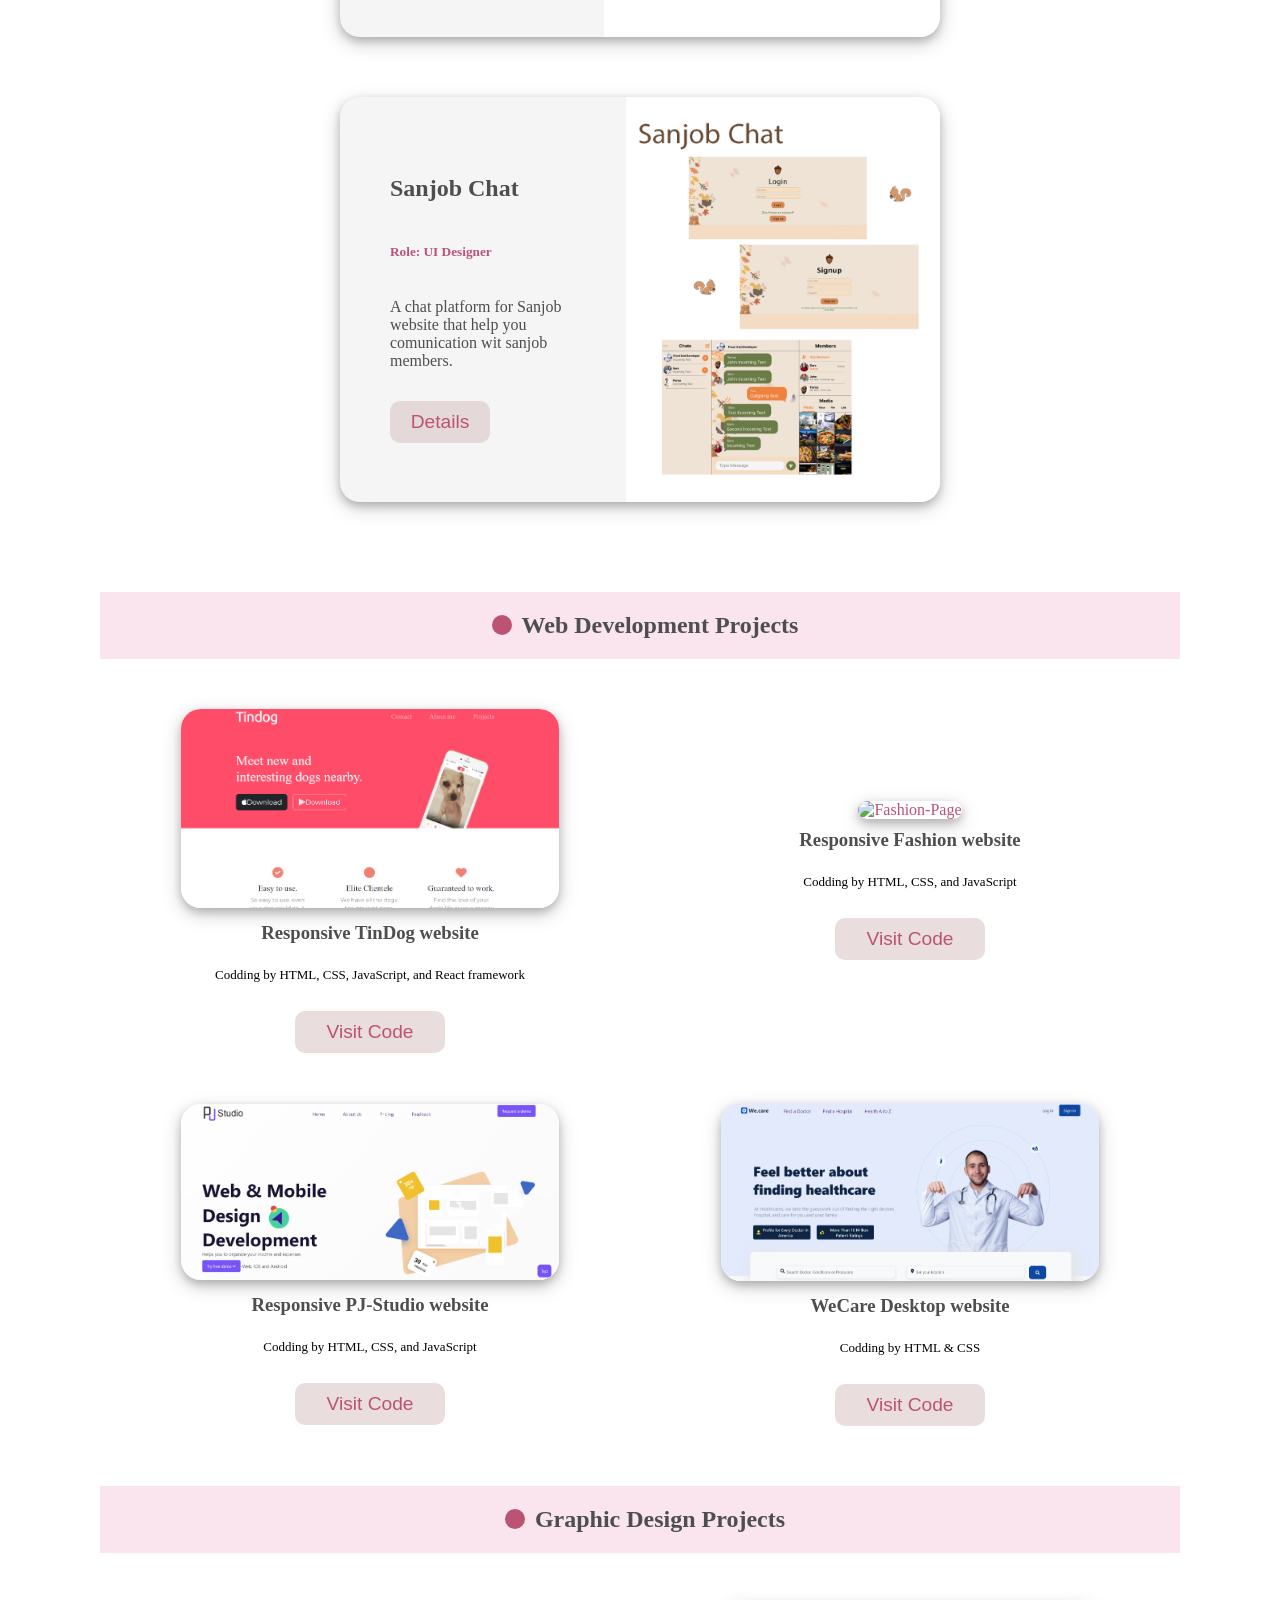
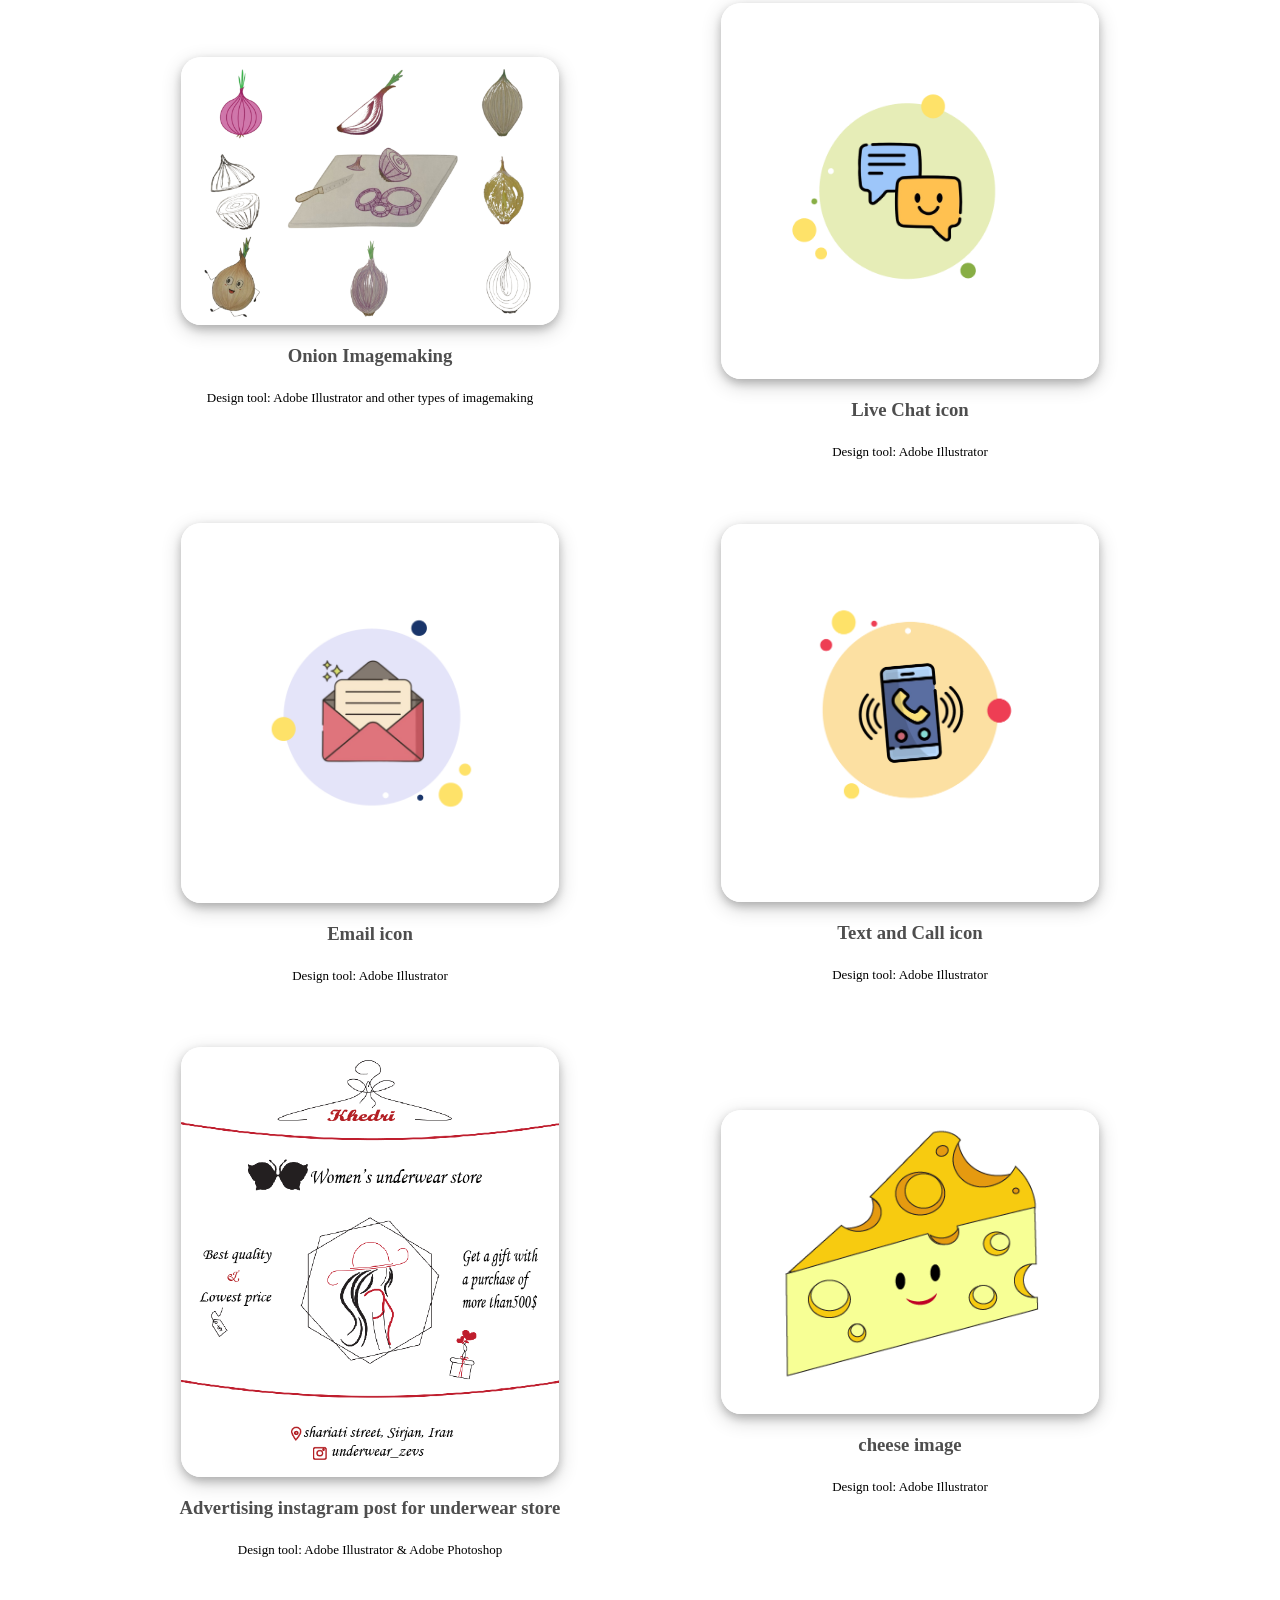
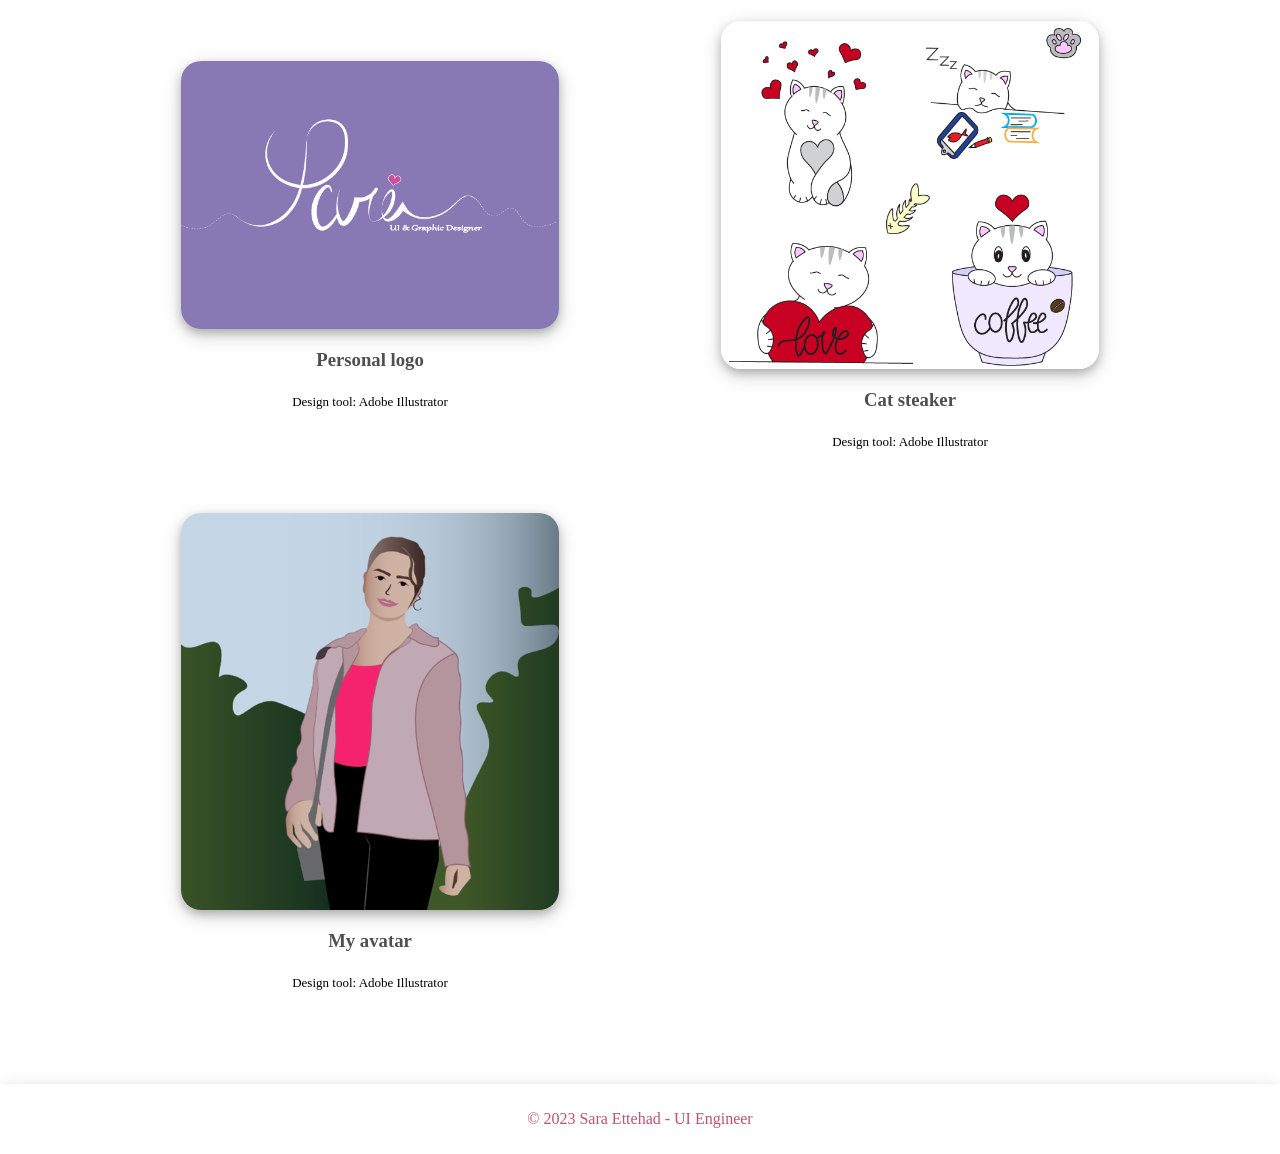
==== commit 1bffea28: "message" ====
--- a/index.html
+++ b/index.html
@@ -33,9 +33,9 @@
                     <h2 style="color: #4e4e4e; margin-right: 10px;">Hello!</h2>
                     <h2 style="color: #4e4e4e;"> I am Sara (Parisa) Ettehad</h2>
                 </div>
-                <h5 style="margin-top: 0px; color: #bc5374;">Computer Engineer</h5>
+                <h5 style="margin-top: 0px; color: #bc5374;">Product Designer</h5>
                 <p class="paragraph">
-                    I'm Sara, a Computer Engineer with over 3 years of experience in Product designer, specializing in creating intuitive designs that meet business objectives. My user-centric approach focuses on problem-solving and collaboration, staying updated with the latest design trends and technologies to ensure fresh and innovative work. I excel in communication, collaboration, problem-solving, leadership, and resilience for collective success and growth.
+                    I'm Sara, a Product Designer with over 3 years of experience and a bachelor's deagree in Computer Engineering, specializing in creating intuitive designs that meet business objectives. My user-centric approach focuses on problem-solving and collaboration, staying updated with the latest design trends and technologies to ensure fresh and innovative work. I excel in communication, collaboration, problem-solving, leadership, and resilience for collective success and growth.
                     <br/>Let's work together to create something exceptional!
                 </p>
                 <a href="./image/Resume(Sara).pdf">
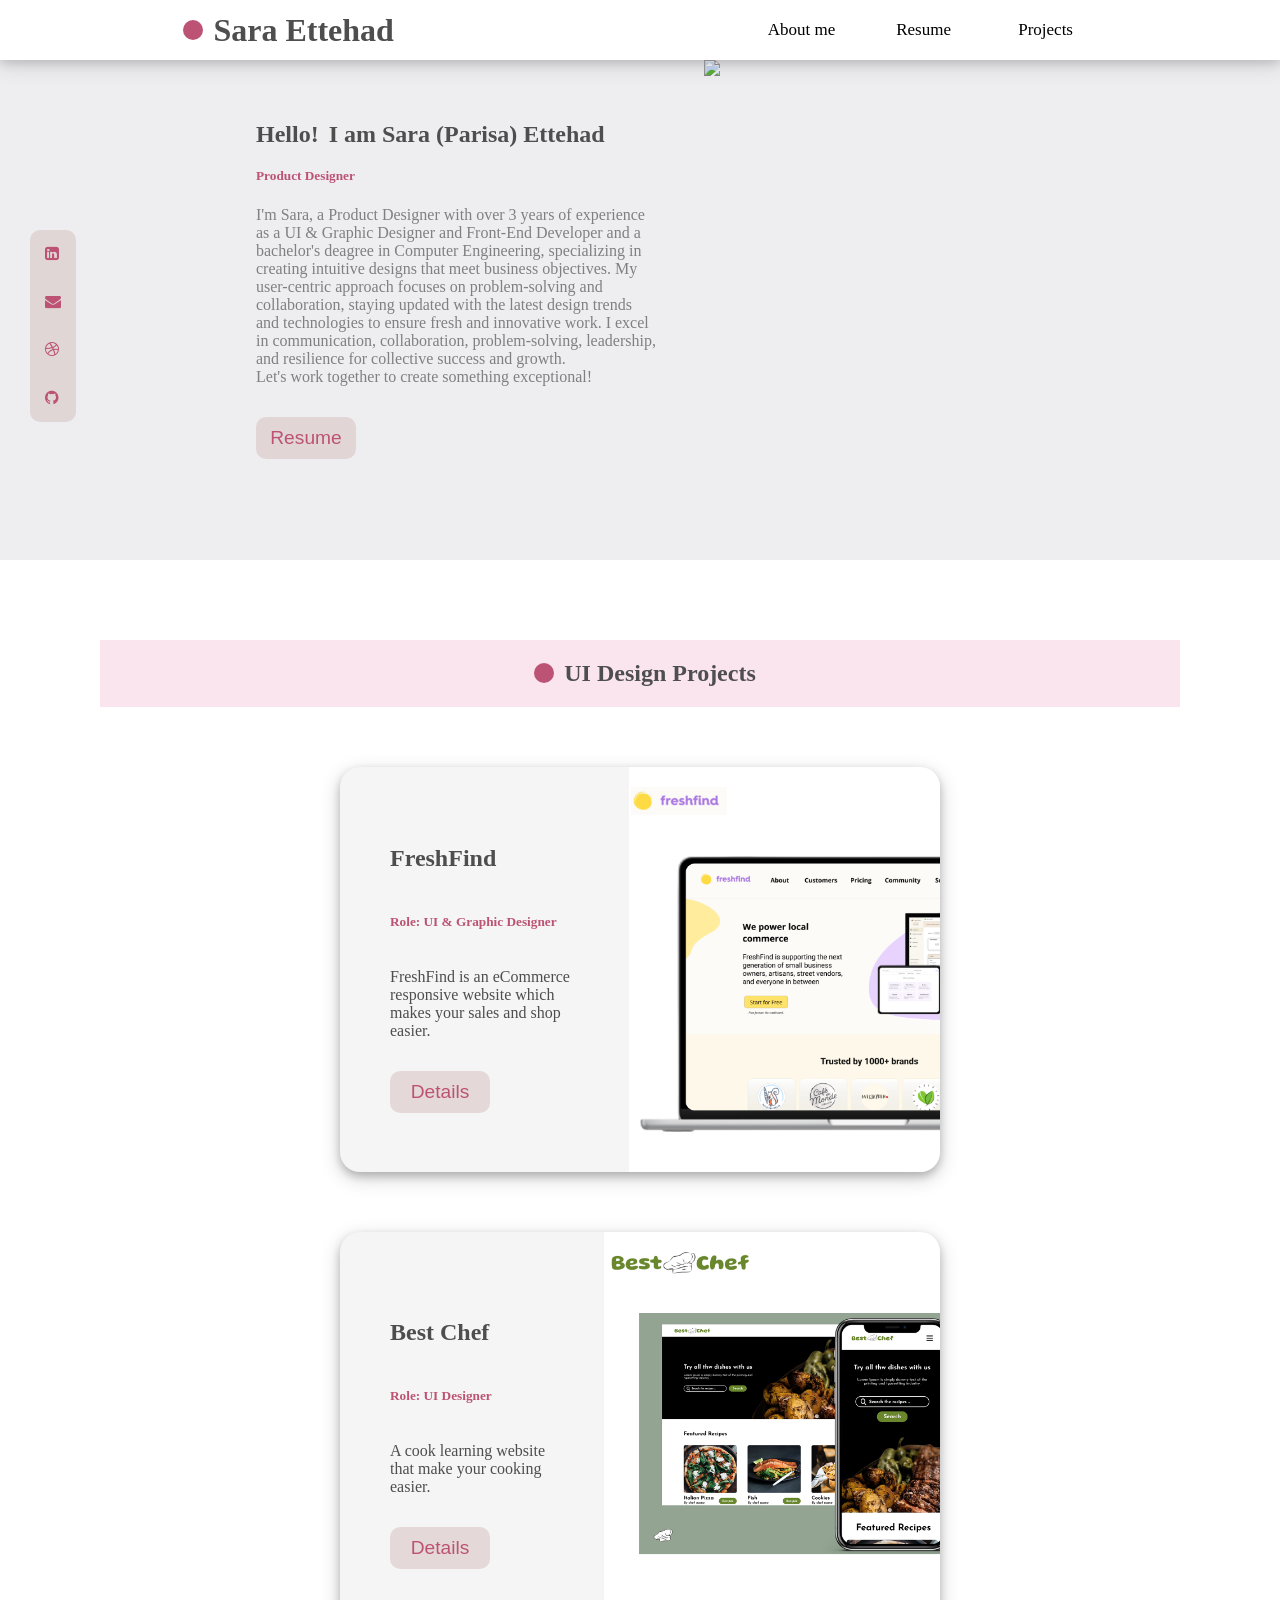
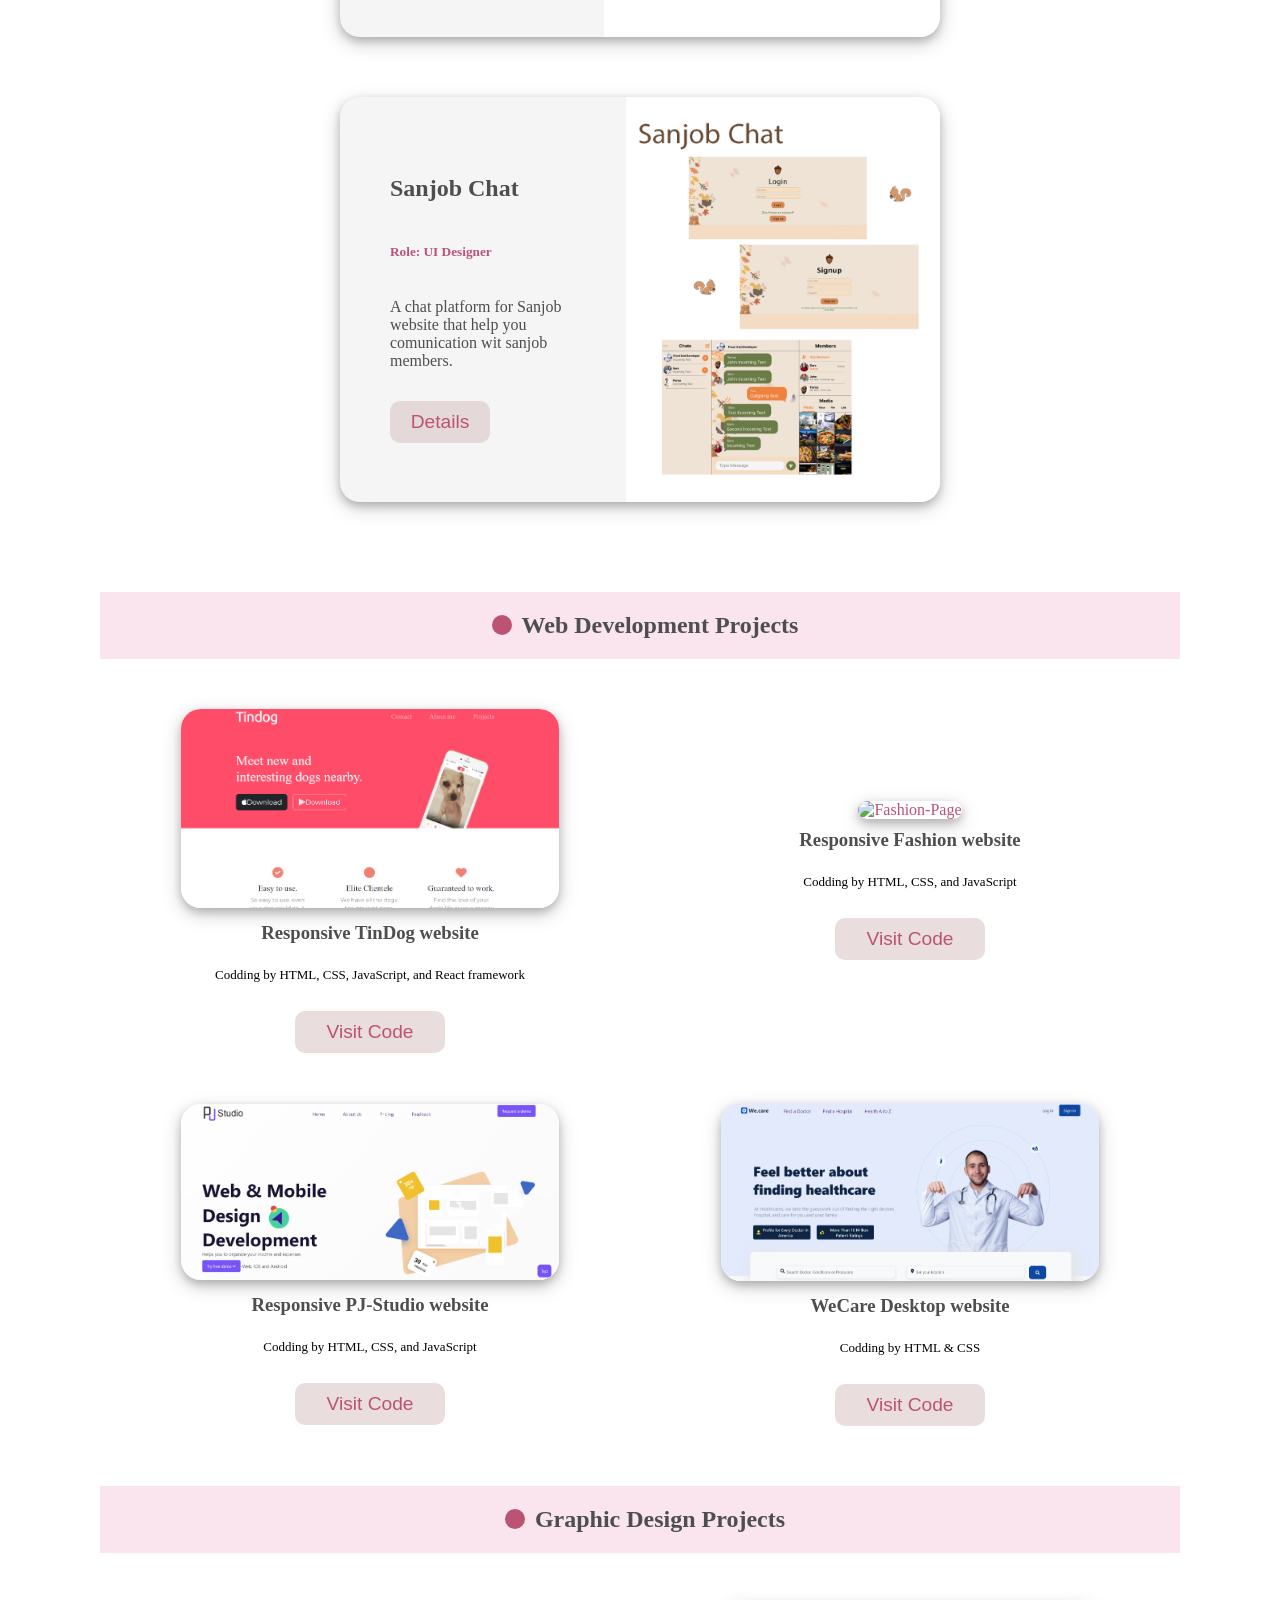
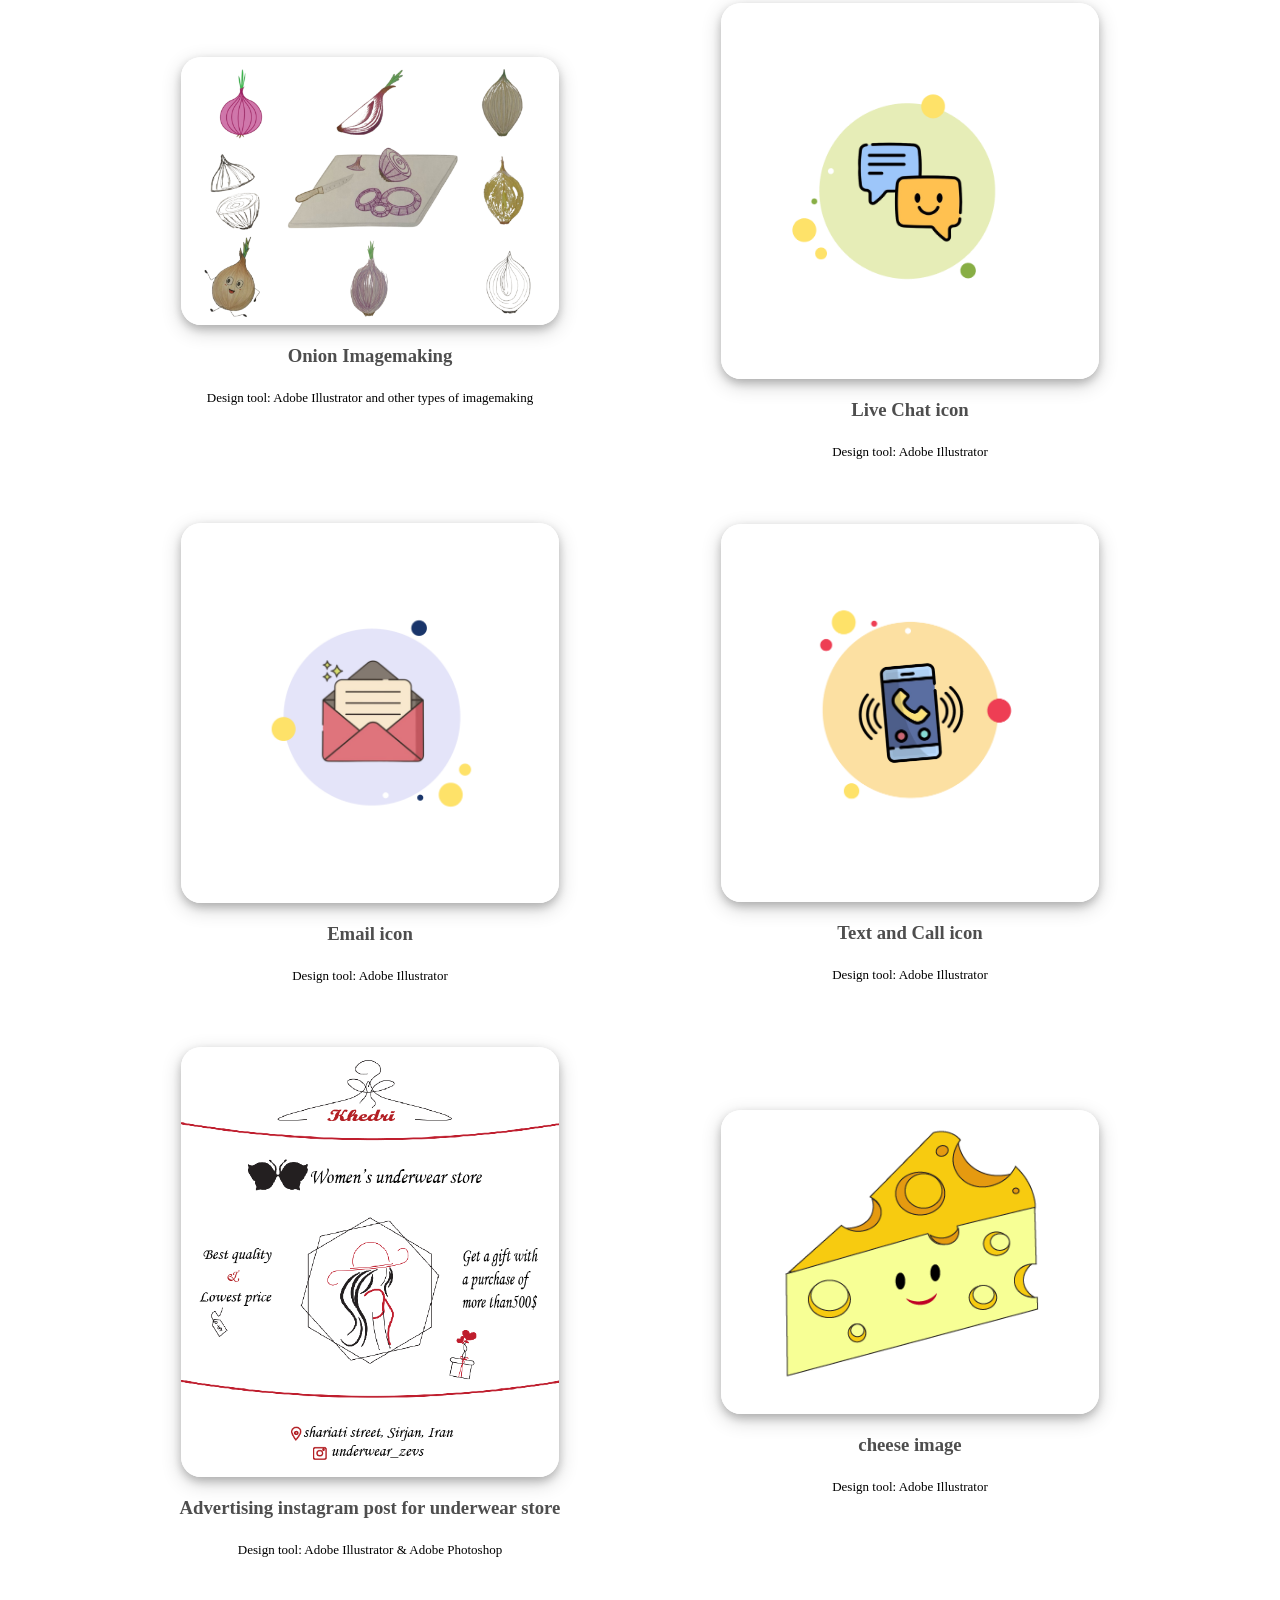
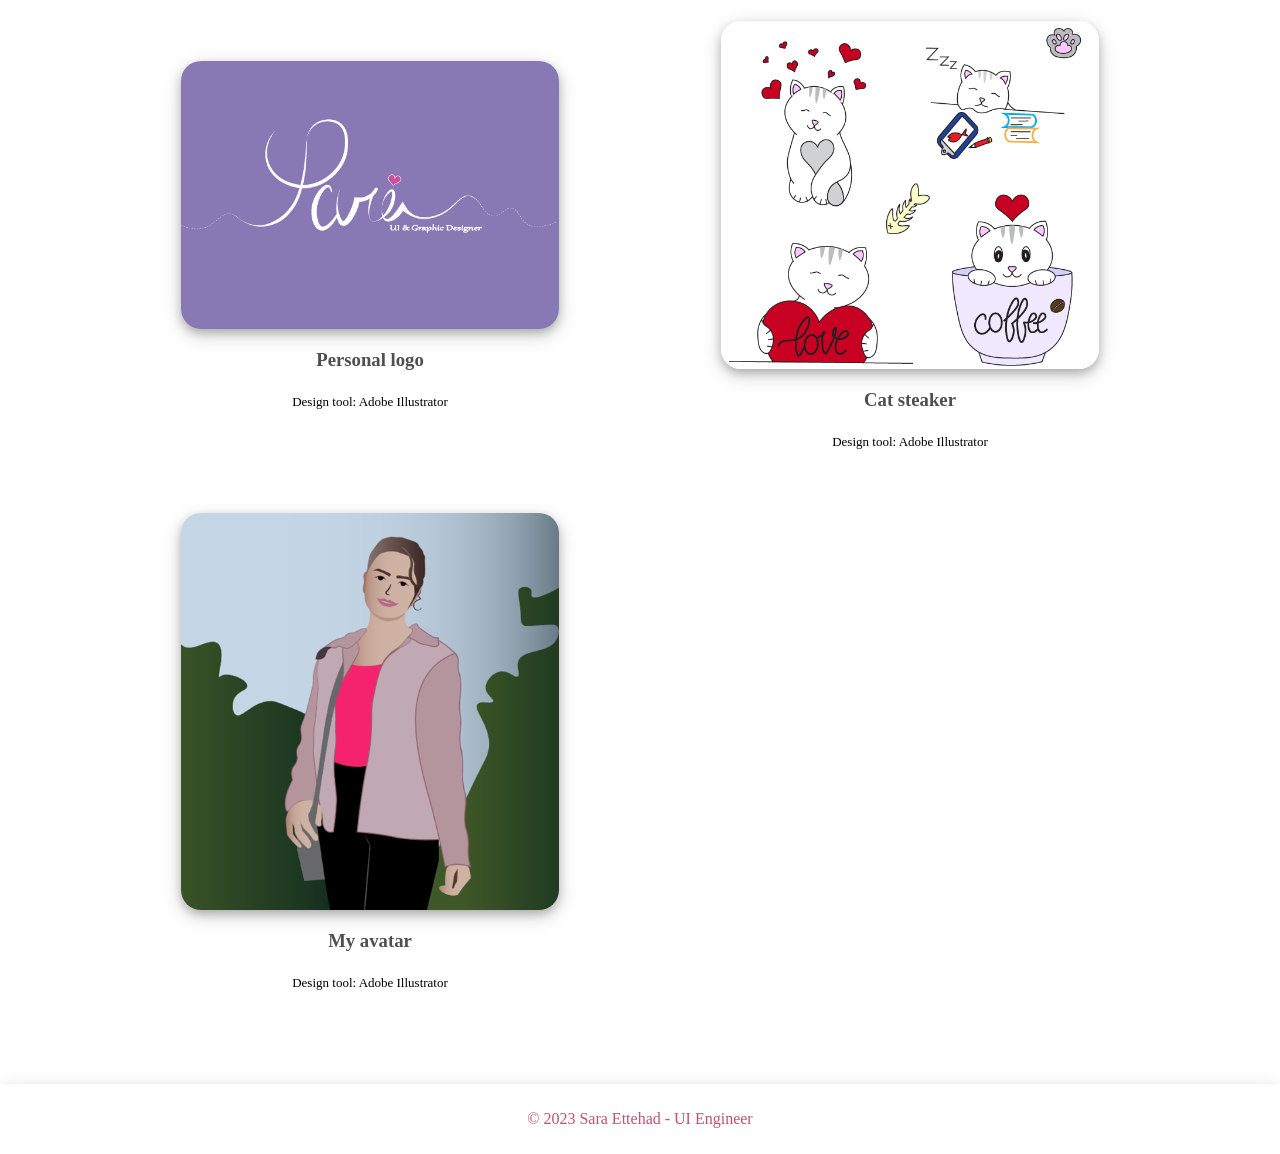
==== commit dadaa689: "message" ====
--- a/index.html
+++ b/index.html
@@ -35,7 +35,7 @@
                 </div>
                 <h5 style="margin-top: 0px; color: #bc5374;">Product Designer</h5>
                 <p class="paragraph">
-                    I'm Sara, a Product Designer with over 3 years of experience and a bachelor's deagree in Computer Engineering, specializing in creating intuitive designs that meet business objectives. My user-centric approach focuses on problem-solving and collaboration, staying updated with the latest design trends and technologies to ensure fresh and innovative work. I excel in communication, collaboration, problem-solving, leadership, and resilience for collective success and growth.
+                    I'm Sara, a Product Designer with over 3 years of experience as a UI & Graphic Designer and Front-End Developer and a bachelor's deagree in Computer Engineering, specializing in creating intuitive designs that meet business objectives. My user-centric approach focuses on problem-solving and collaboration, staying updated with the latest design trends and technologies to ensure fresh and innovative work. I excel in communication, collaboration, problem-solving, leadership, and resilience for collective success and growth.
                     <br/>Let's work together to create something exceptional!
                 </p>
                 <a href="./image/Resume(Sara).pdf">
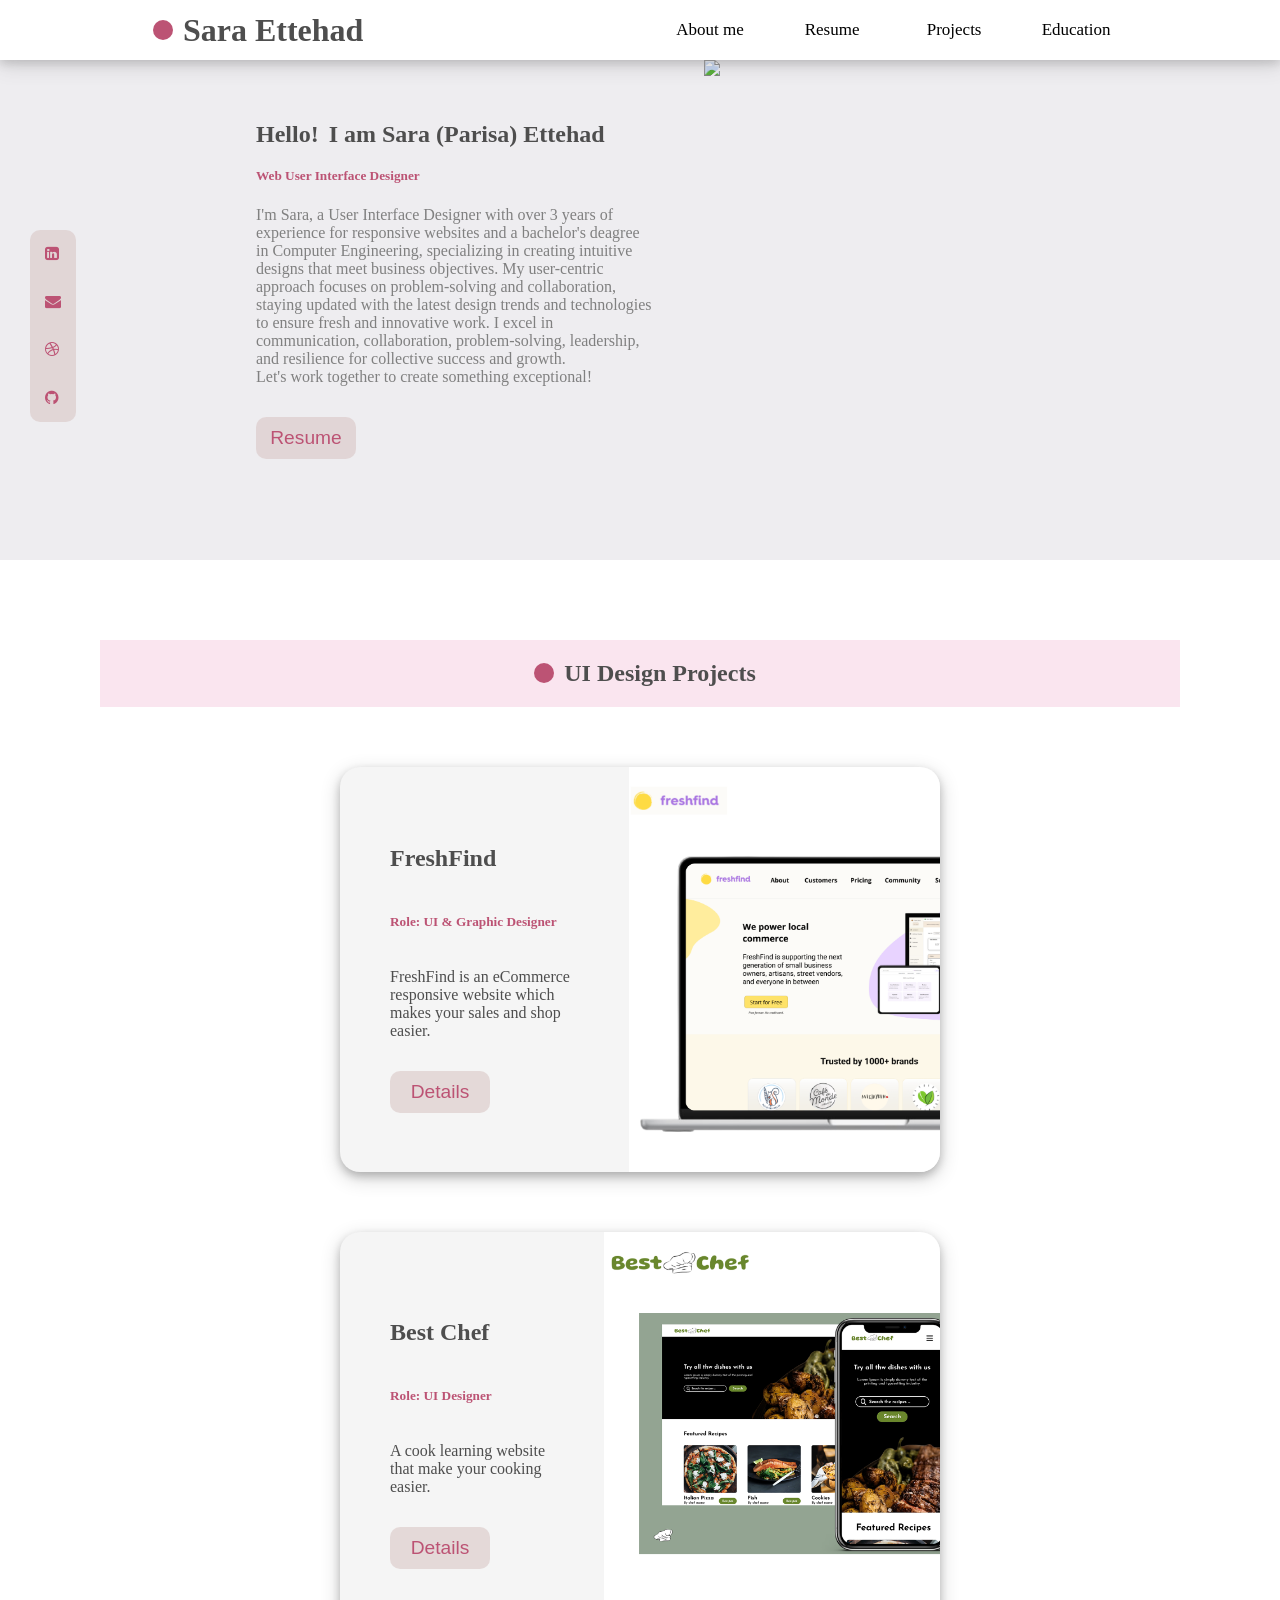
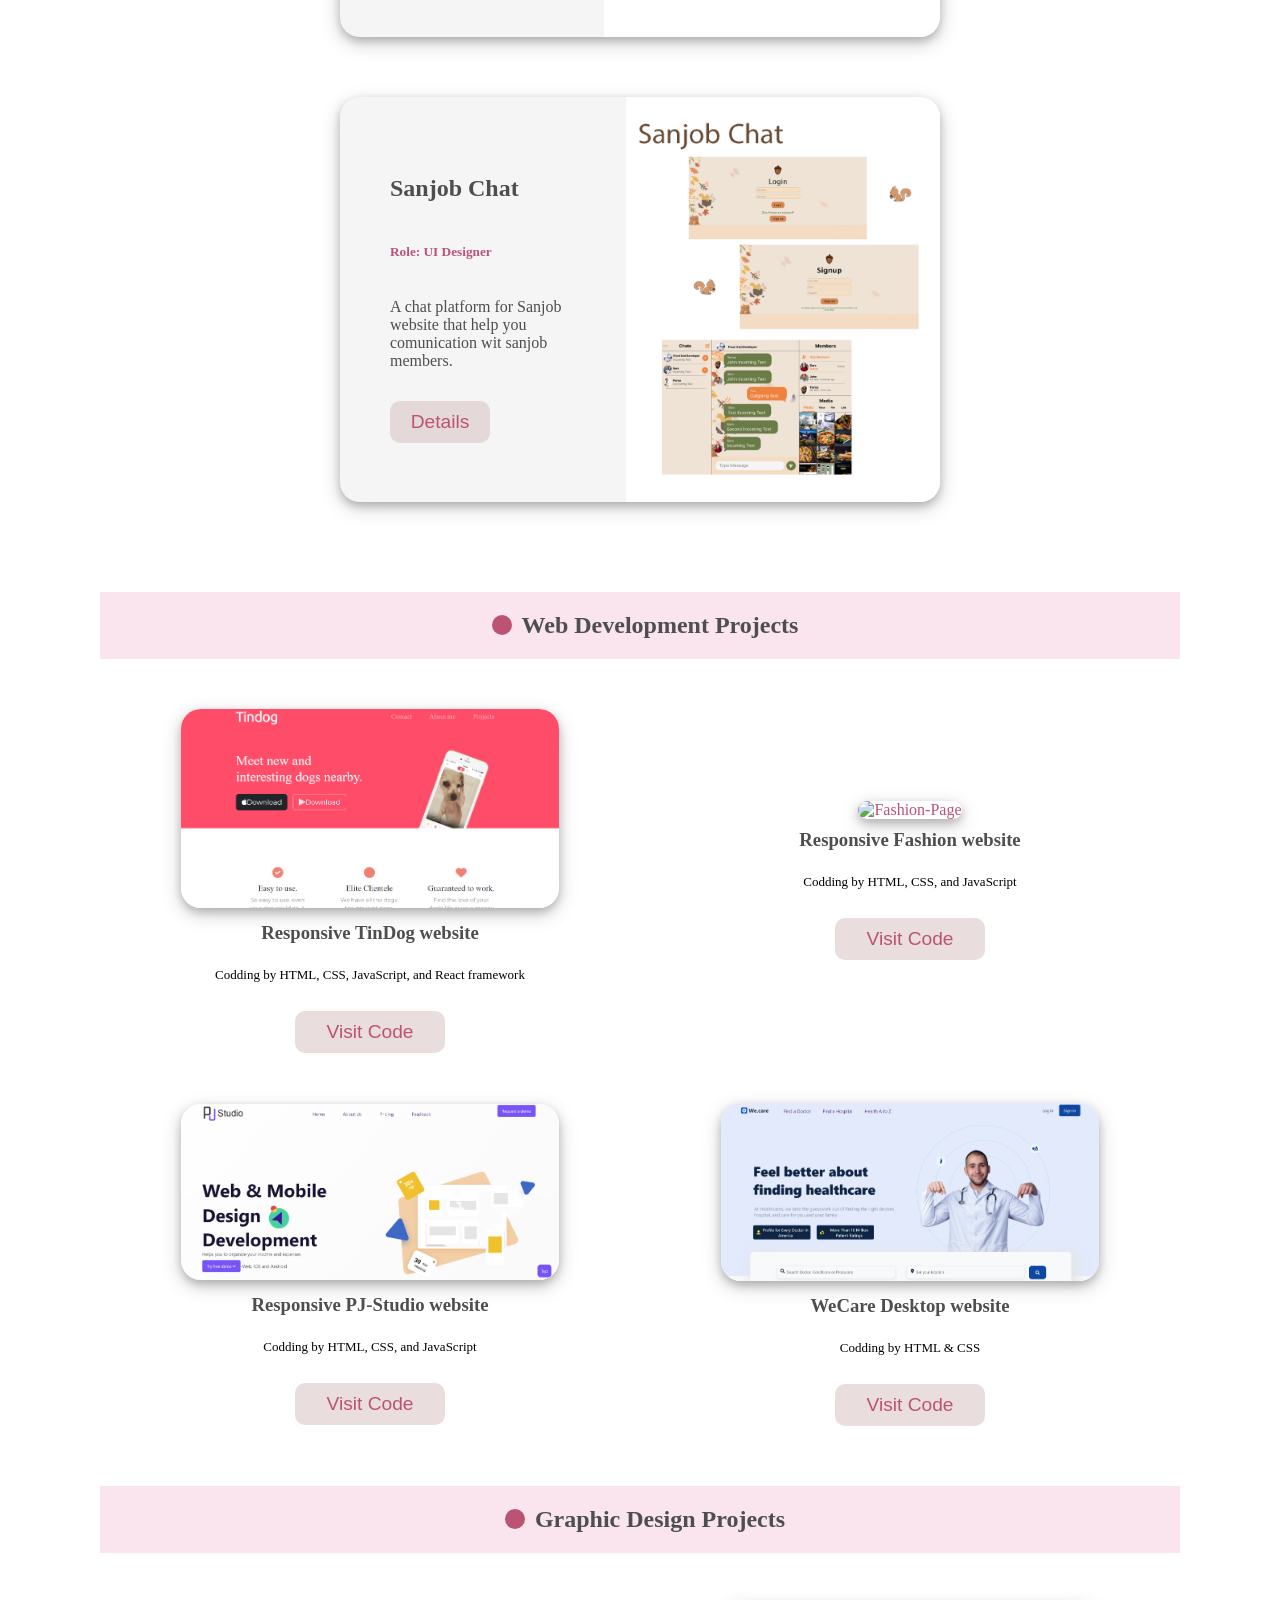
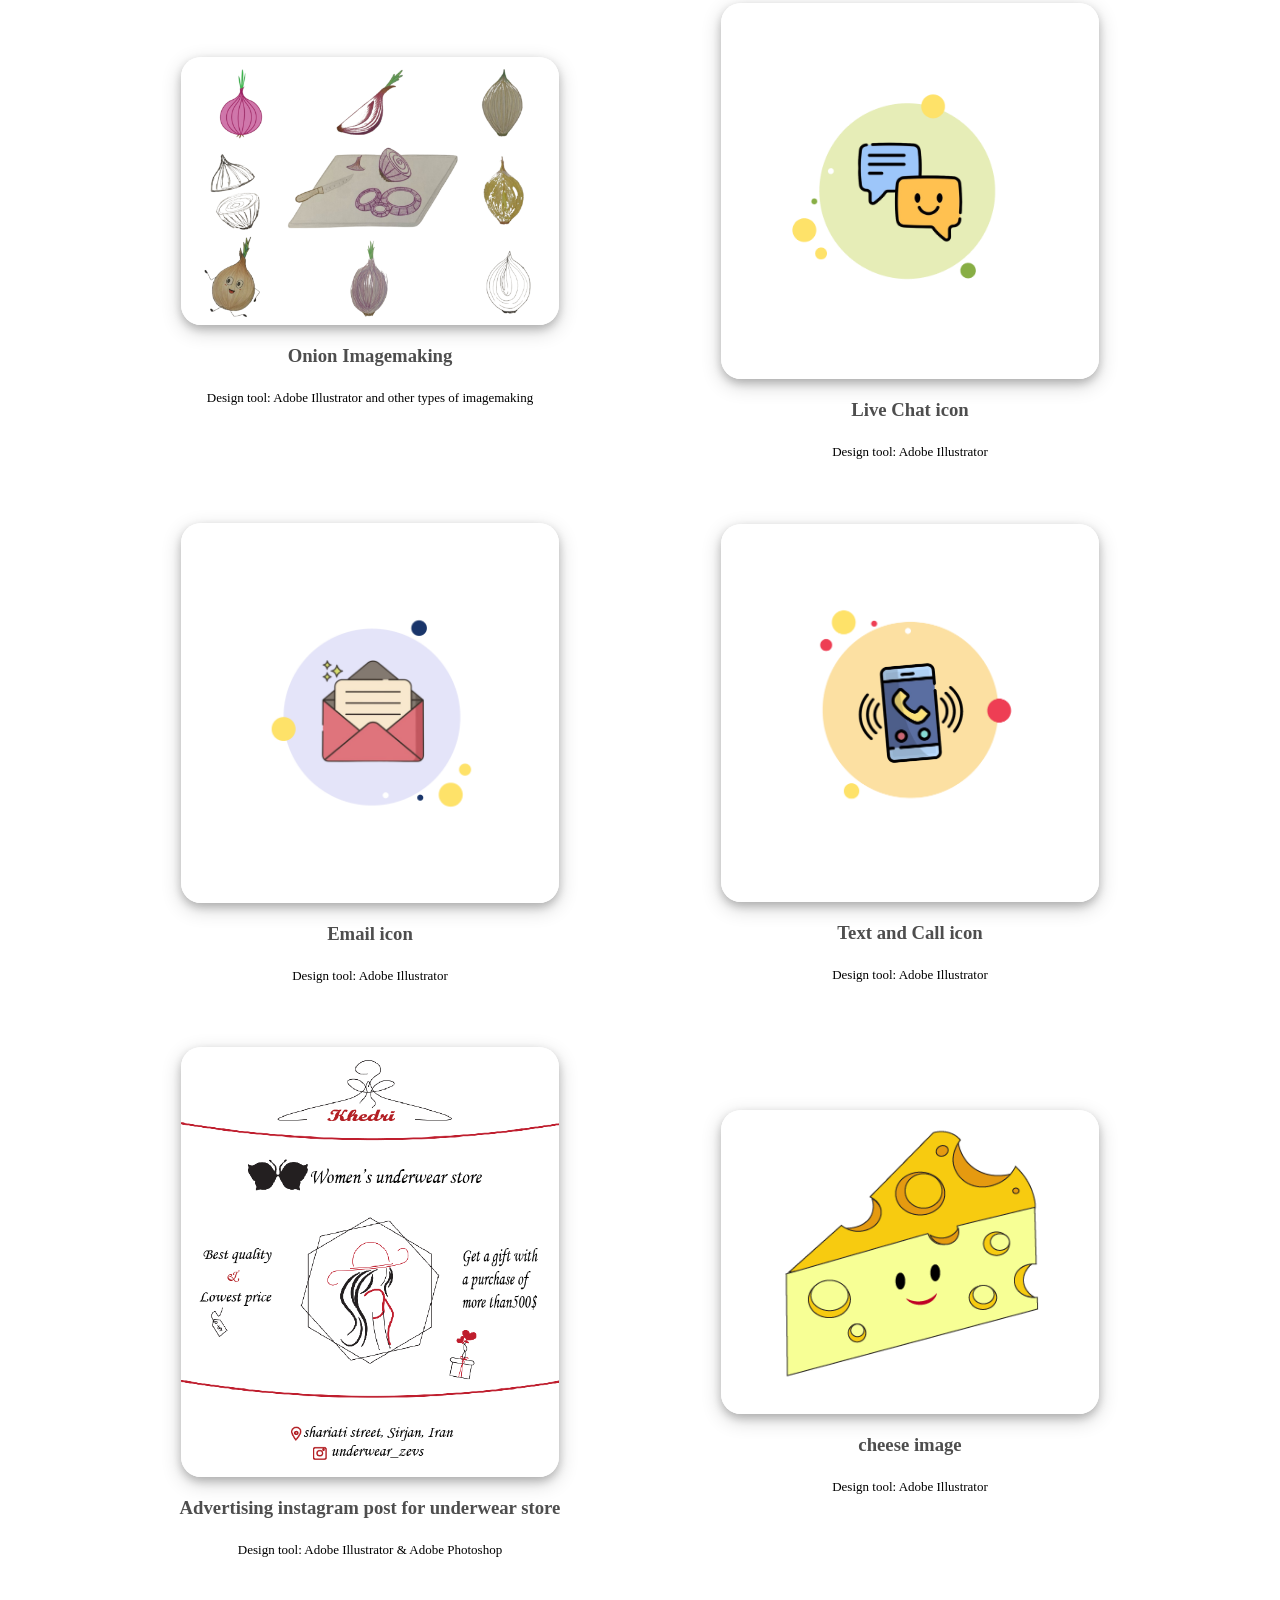
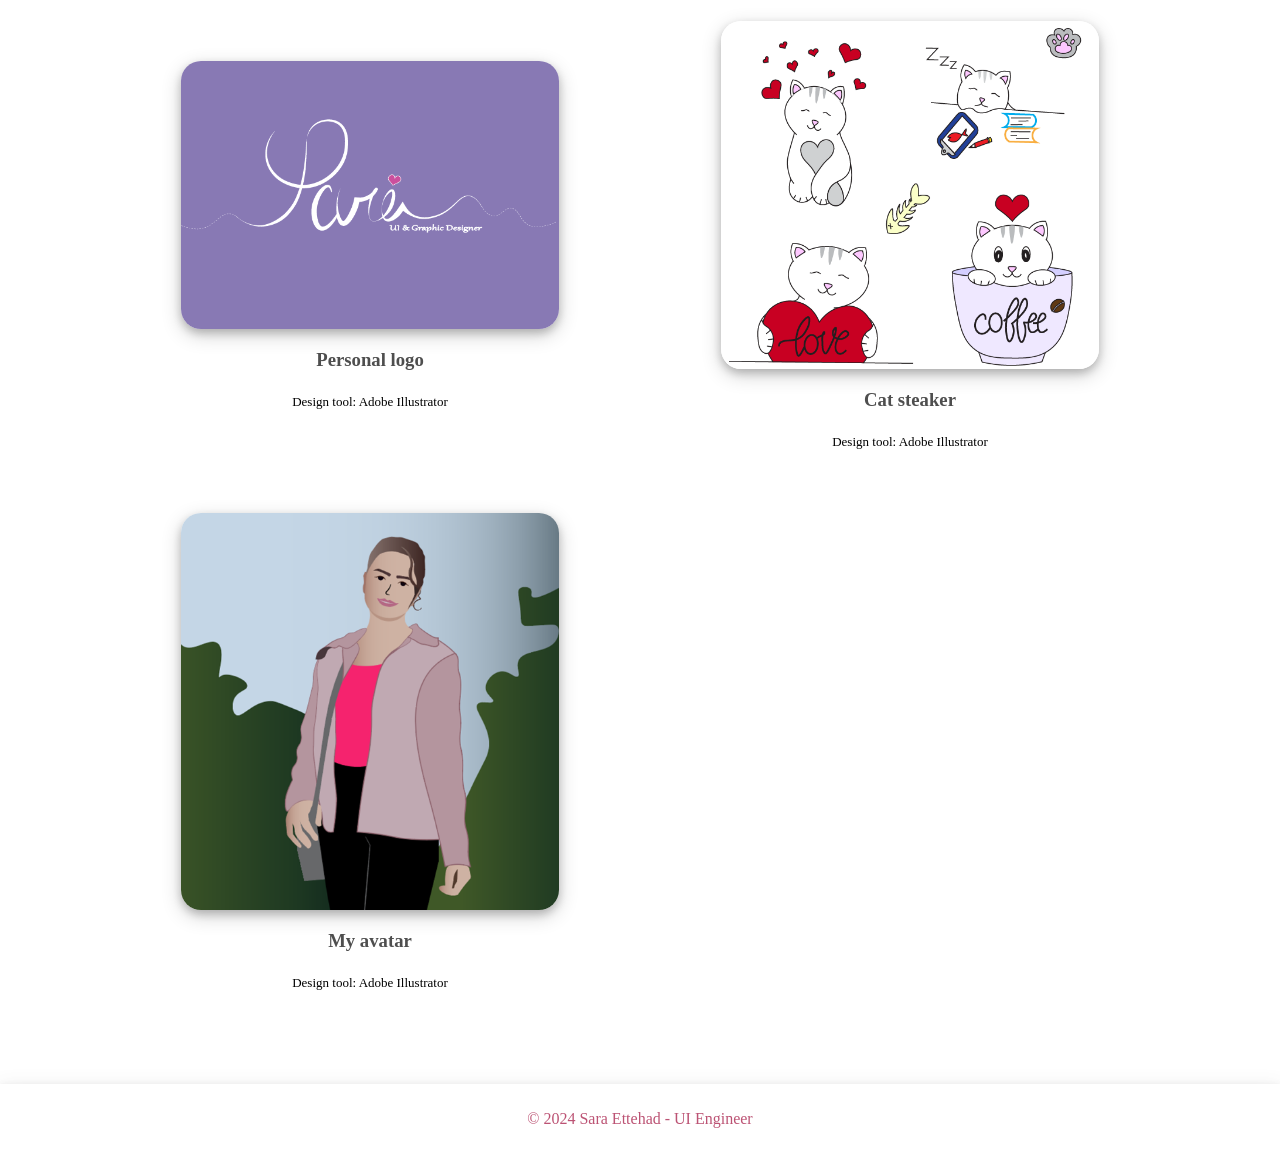
==== commit 8554b1ef: "message" ====
--- a/index.html
+++ b/index.html
@@ -6,14 +6,15 @@
     <meta name="viewport" content="width=device-width, initial-scale=1.0">
     <link rel="stylesheet" href="https://cdnjs.cloudflare.com/ajax/libs/font-awesome/4.7.0/css/font-awesome.min.css">    <title>Sara Ettehad - Portfolio</title>
     <link rel="stylesheet" href="style.css">
+    <title>Sara Ettehad</title>
 </head>
 
 <body>
     <div id="topnav">
-        <div class="active">
+        <a href="./index.html" style="text-decoration: none;"><div class="active">
             <div class="shape"></div>
             <h1>Sara Ettehad</h1>
-        </div>
+        </div></a>
 
         <a href="javascript:void(0);" class="icon" onclick="myFunction()">
             <i class="fa fa-bars"></i>
@@ -23,6 +24,7 @@
             <a href="#hero">About me</a>
             <a href="./image/Resume(Sara).pdf">Resume</a>
             <a href="#portfolio">Projects</a>
+            <a href="./Education.html">Education</a>
         </div>
     </div>
 
@@ -33,9 +35,9 @@
                     <h2 style="color: #4e4e4e; margin-right: 10px;">Hello!</h2>
                     <h2 style="color: #4e4e4e;"> I am Sara (Parisa) Ettehad</h2>
                 </div>
-                <h5 style="margin-top: 0px; color: #bc5374;">Product Designer</h5>
+                <h5 style="margin-top: 0px; color: #bc5374;">Web User Interface Designer</h5>
                 <p class="paragraph">
-                    I'm Sara, a Product Designer with over 3 years of experience as a UI & Graphic Designer and Front-End Developer and a bachelor's deagree in Computer Engineering, specializing in creating intuitive designs that meet business objectives. My user-centric approach focuses on problem-solving and collaboration, staying updated with the latest design trends and technologies to ensure fresh and innovative work. I excel in communication, collaboration, problem-solving, leadership, and resilience for collective success and growth.
+                    I'm Sara, a User Interface Designer with over 3 years of experience for responsive websites and a bachelor's deagree in Computer Engineering, specializing in creating intuitive designs that meet business objectives. My user-centric approach focuses on problem-solving and collaboration, staying updated with the latest design trends and technologies to ensure fresh and innovative work. I excel in communication, collaboration, problem-solving, leadership, and resilience for collective success and growth.
                     <br/>Let's work together to create something exceptional!
                 </p>
                 <a href="./image/Resume(Sara).pdf">
@@ -225,7 +227,7 @@
 
     <footer>
         <div class="container">
-            <p> &copy; 2023 Sara Ettehad - UI Engineer</p>
+            <p> &copy; 2024 Sara Ettehad - UI Engineer</p>
         </div>
     </footer>
 </body>
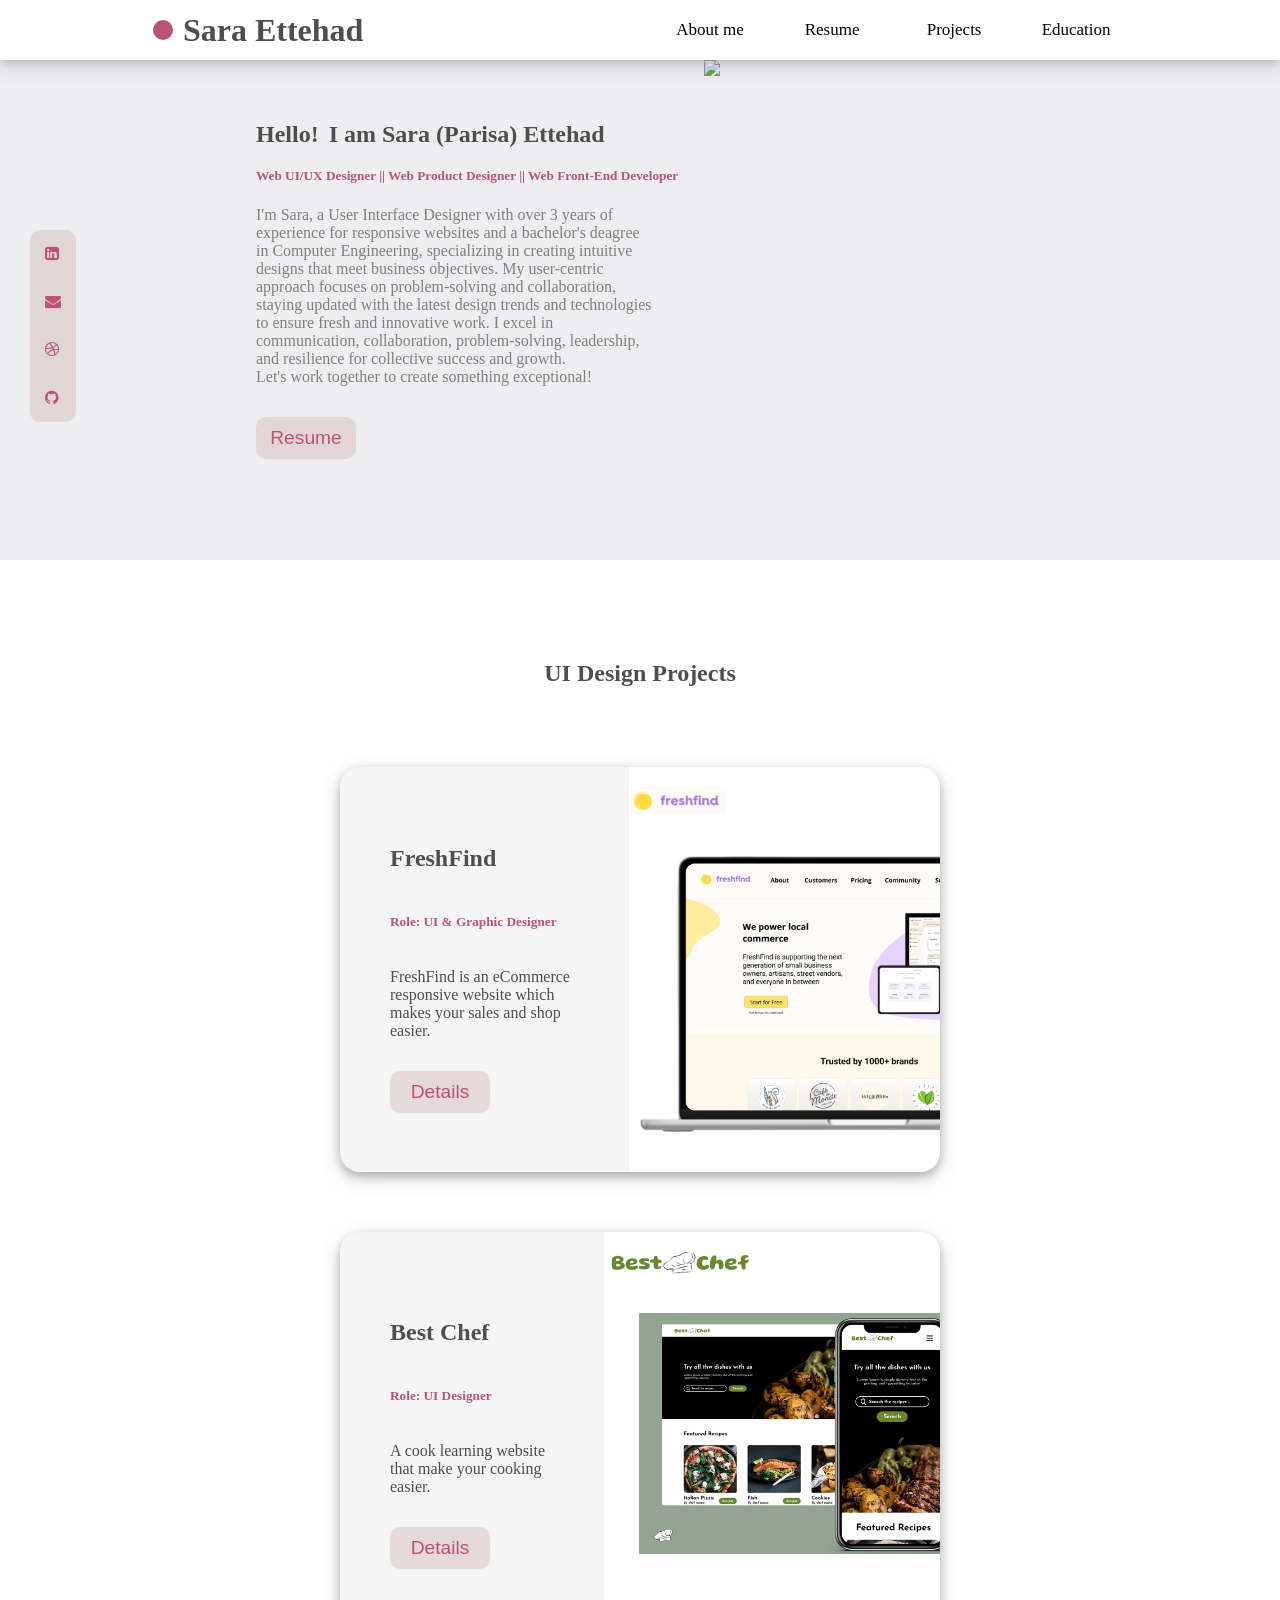
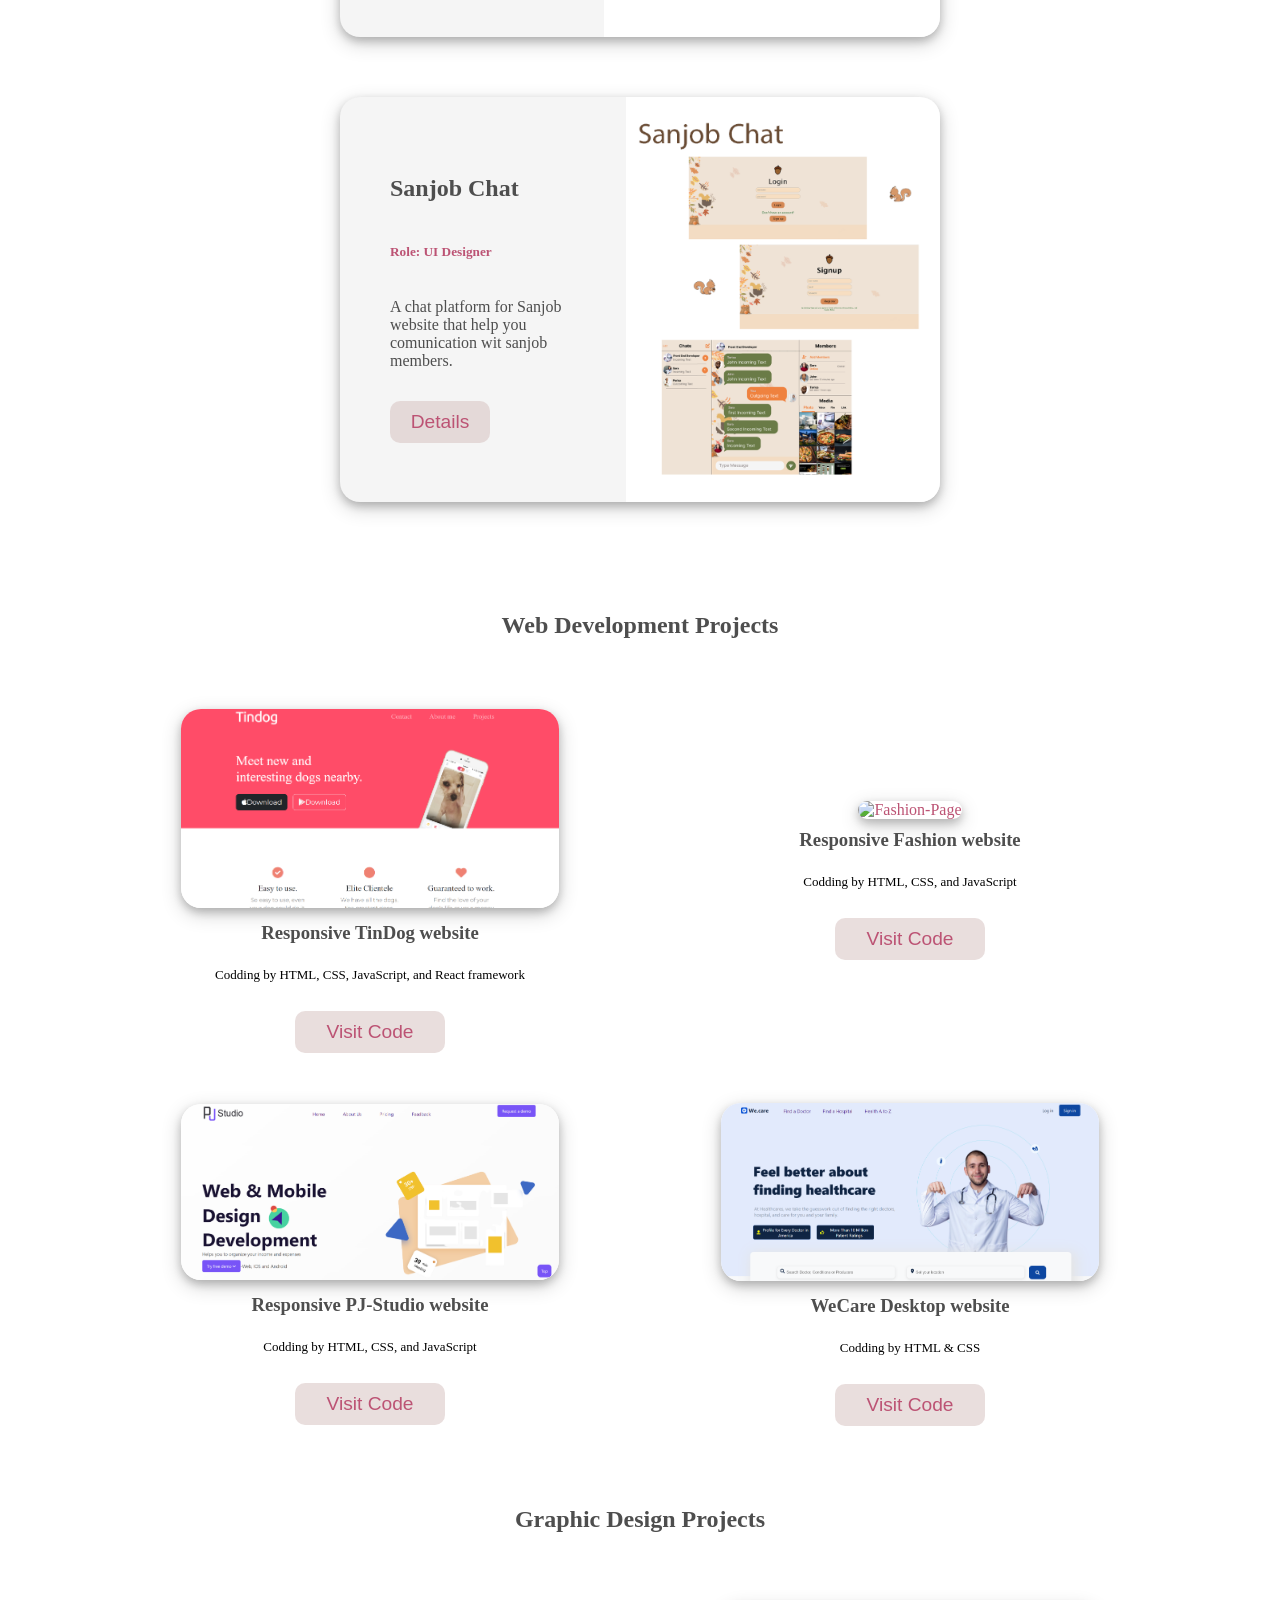
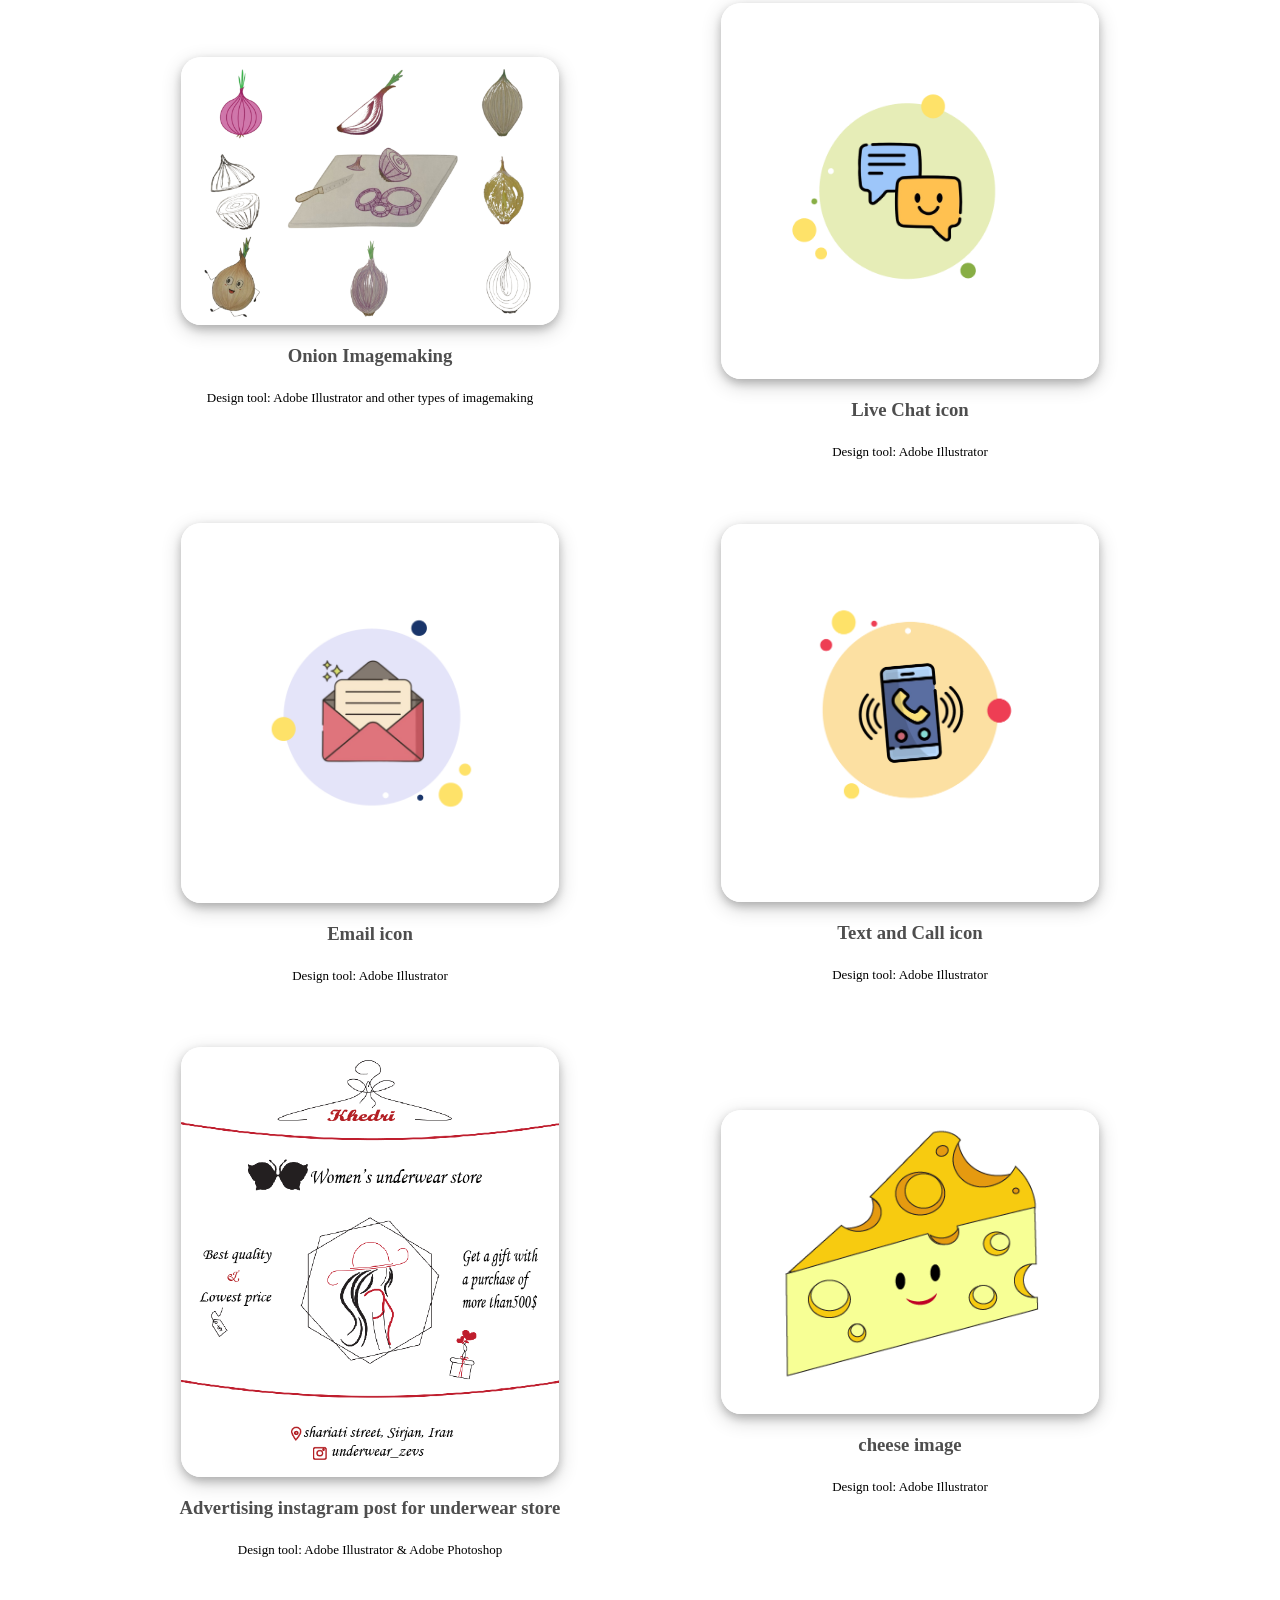
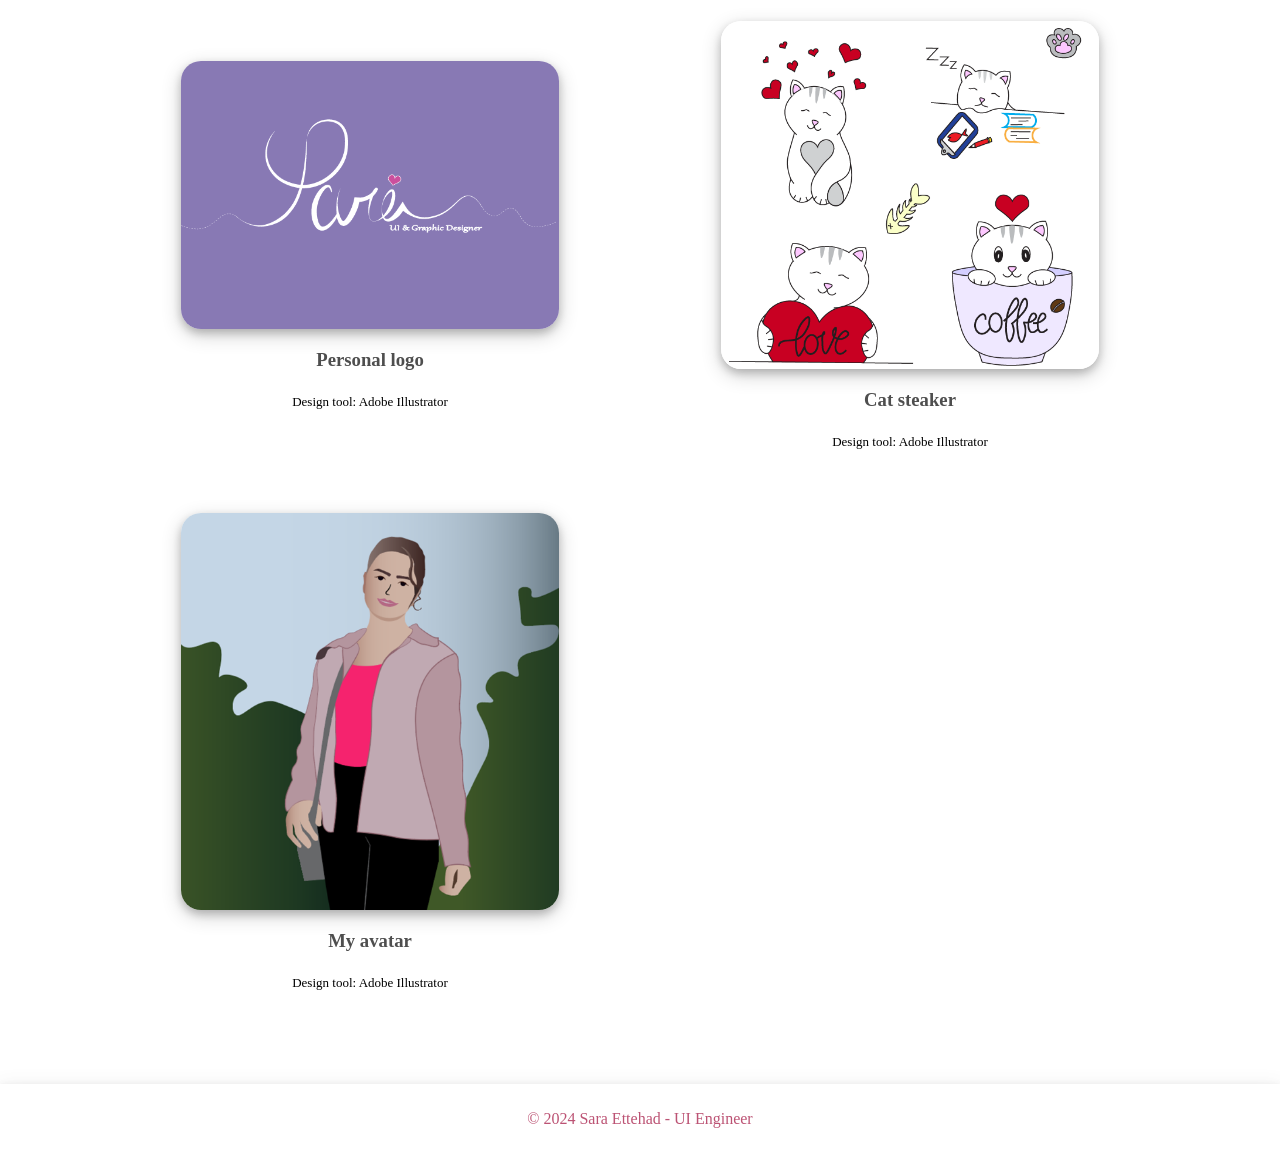
==== commit d556c0b2: "messages" ====
--- a/index.html
+++ b/index.html
@@ -35,7 +35,7 @@
                     <h2 style="color: #4e4e4e; margin-right: 10px;">Hello!</h2>
                     <h2 style="color: #4e4e4e;"> I am Sara (Parisa) Ettehad</h2>
                 </div>
-                <h5 style="margin-top: 0px; color: #bc5374;">Web User Interface Designer</h5>
+                <h5 style="margin-top: 0px; color: #bc5374;">Web UI/UX Designer || Web Product Designer || Web Front-End Developer</h5>
                 <p class="paragraph">
                     I'm Sara, a User Interface Designer with over 3 years of experience for responsive websites and a bachelor's deagree in Computer Engineering, specializing in creating intuitive designs that meet business objectives. My user-centric approach focuses on problem-solving and collaboration, staying updated with the latest design trends and technologies to ensure fresh and innovative work. I excel in communication, collaboration, problem-solving, leadership, and resilience for collective success and growth.
                     <br/>Let's work together to create something exceptional!
@@ -68,7 +68,7 @@
 
     <section id="portfolio">
         <div class="project__title">
-            <div class="shape"></div>
+            
             <h1>UI Design Projects</h1>
         </div>
 
@@ -115,7 +115,6 @@
         </div>
 
         <div class="project__title">
-            <div class="shape"></div>
             <h1>Web Development Projects</h1>
         </div>
 
@@ -158,7 +157,6 @@
         </div>
 
             <div class="project__title">
-                <div class="shape"></div>
                 <h1>Graphic Design Projects</h1>
             </div>
         <div class="Portfolio-continer">
--- a/style.css
+++ b/style.css
@@ -168,7 +168,6 @@
 }
 
 .project__title{
-    background-color: rgba(240, 186, 212, 0.371);
     color: #4e4e4e;
     display: flex;
     flex-direction: row;
@@ -498,7 +497,7 @@
     }
 
     .project__title h1{
-        font-size: 16px;
+        font-size: xx-large;
     }
 
     .uiDesign{
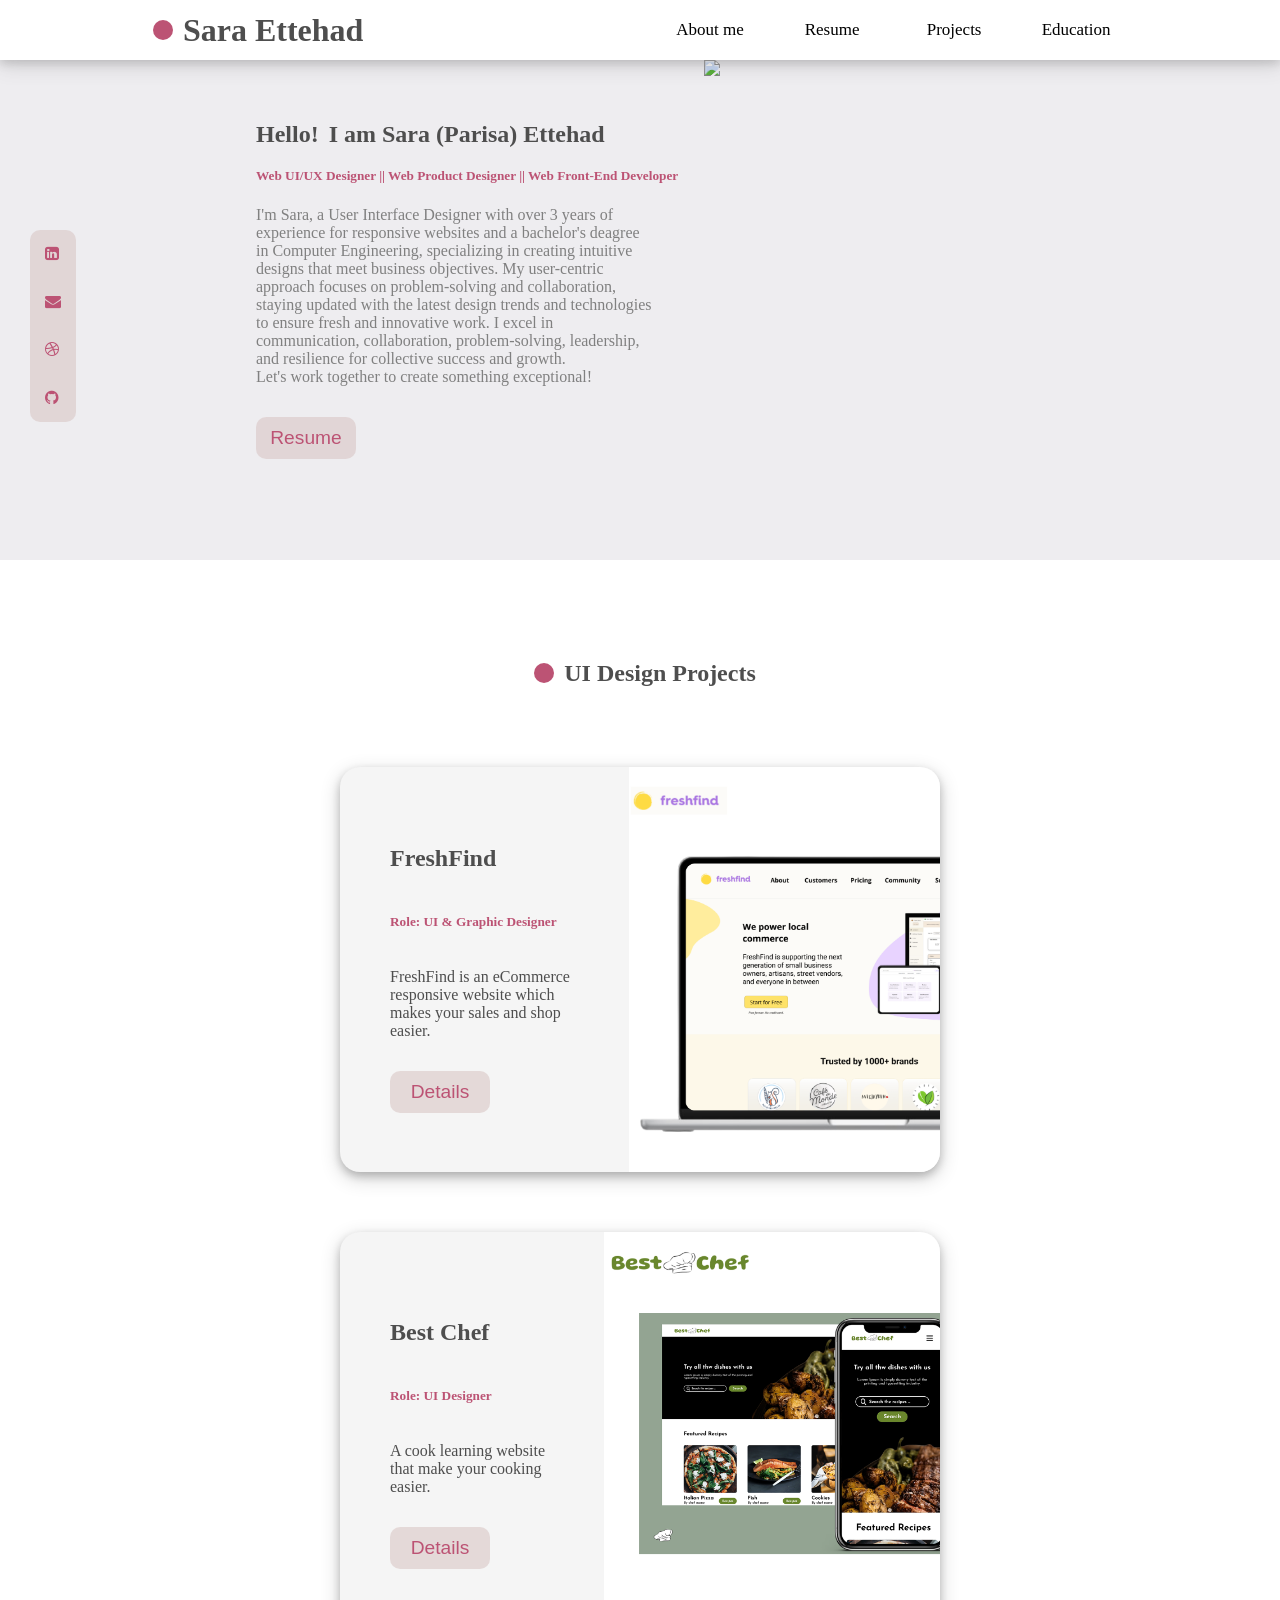
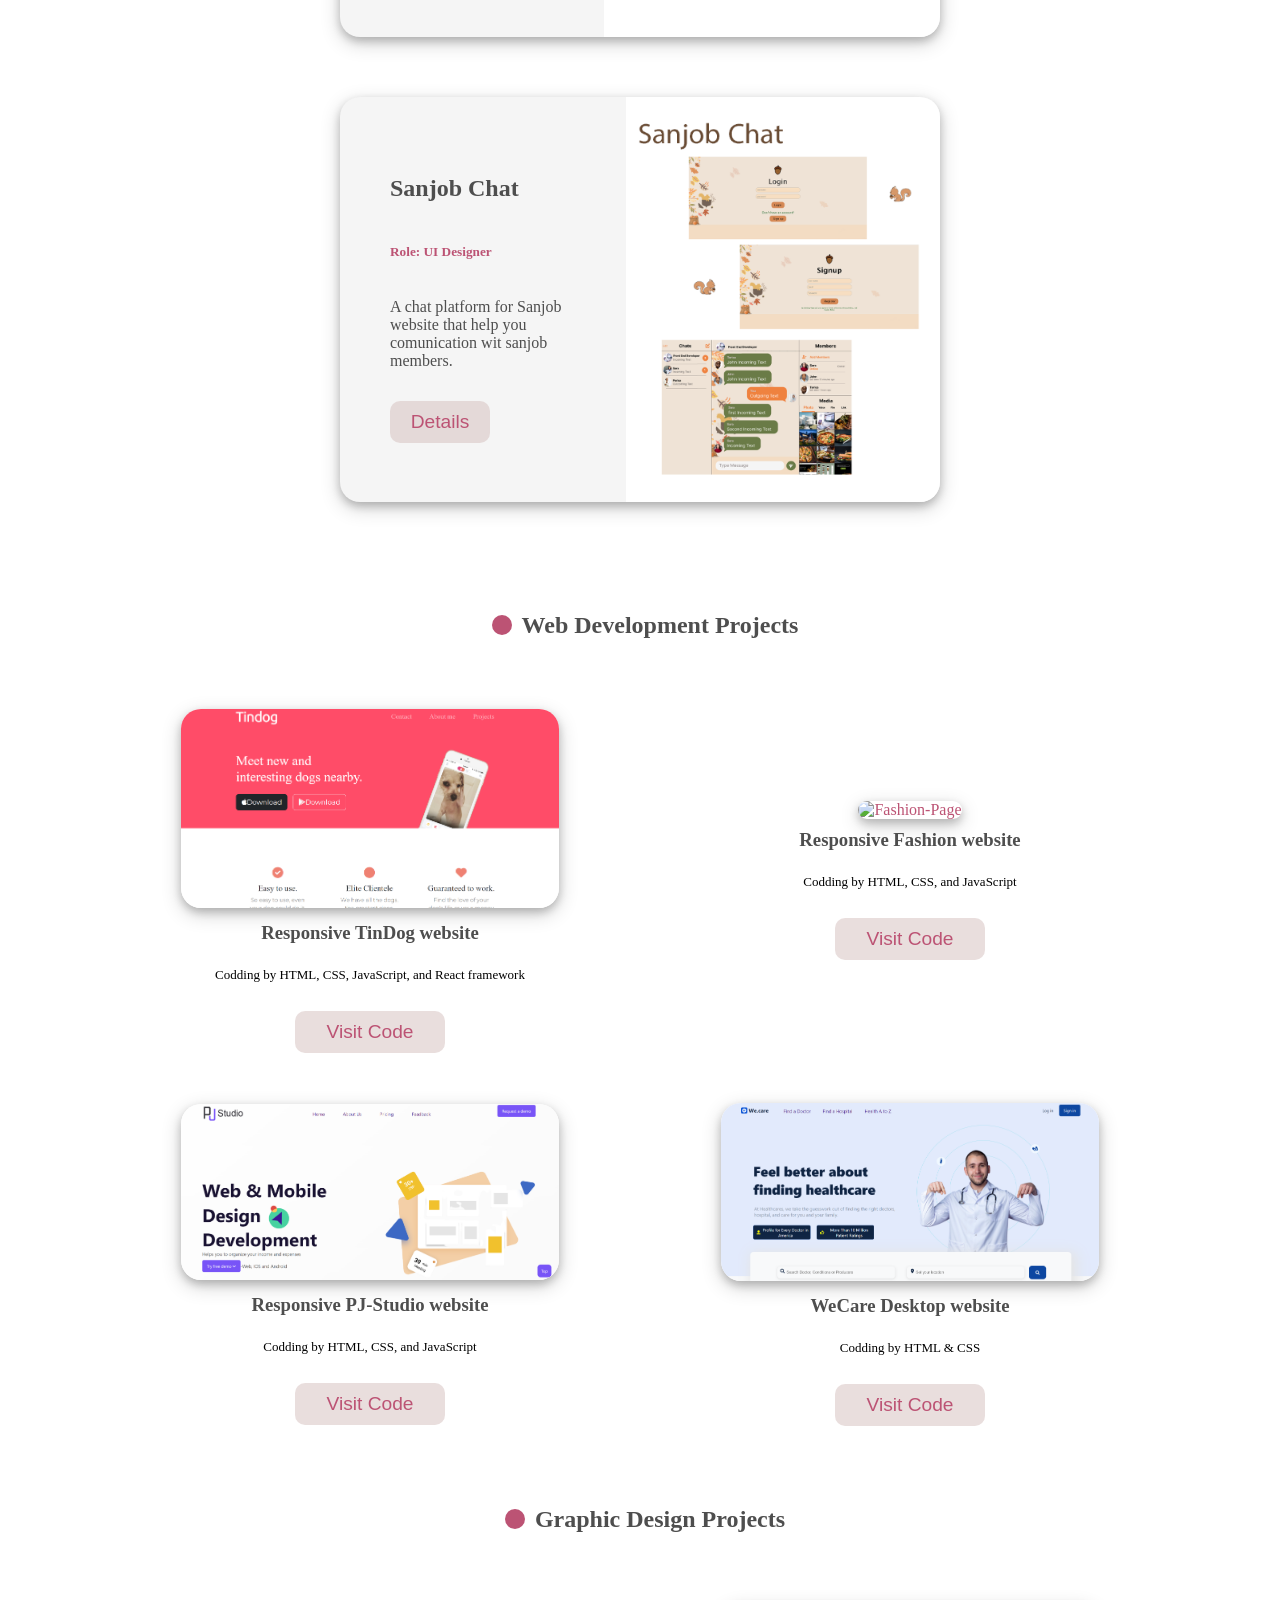
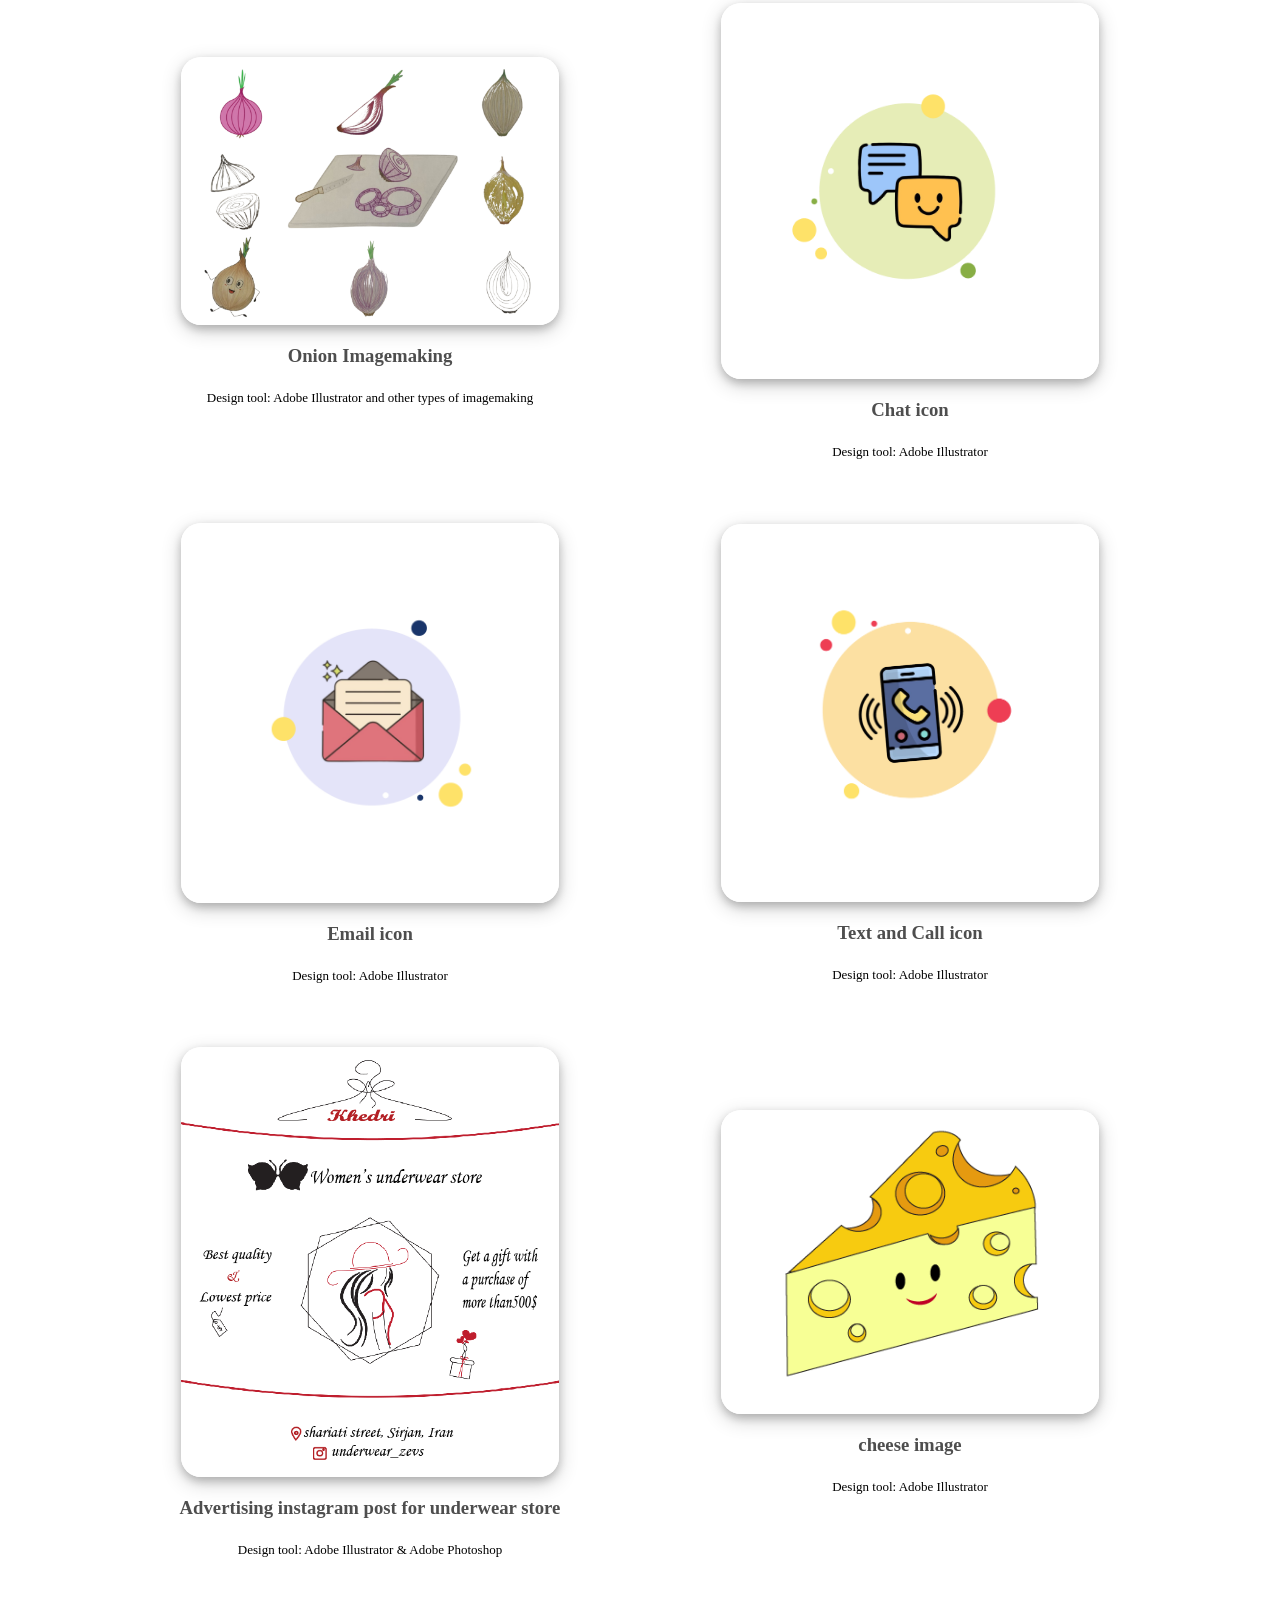
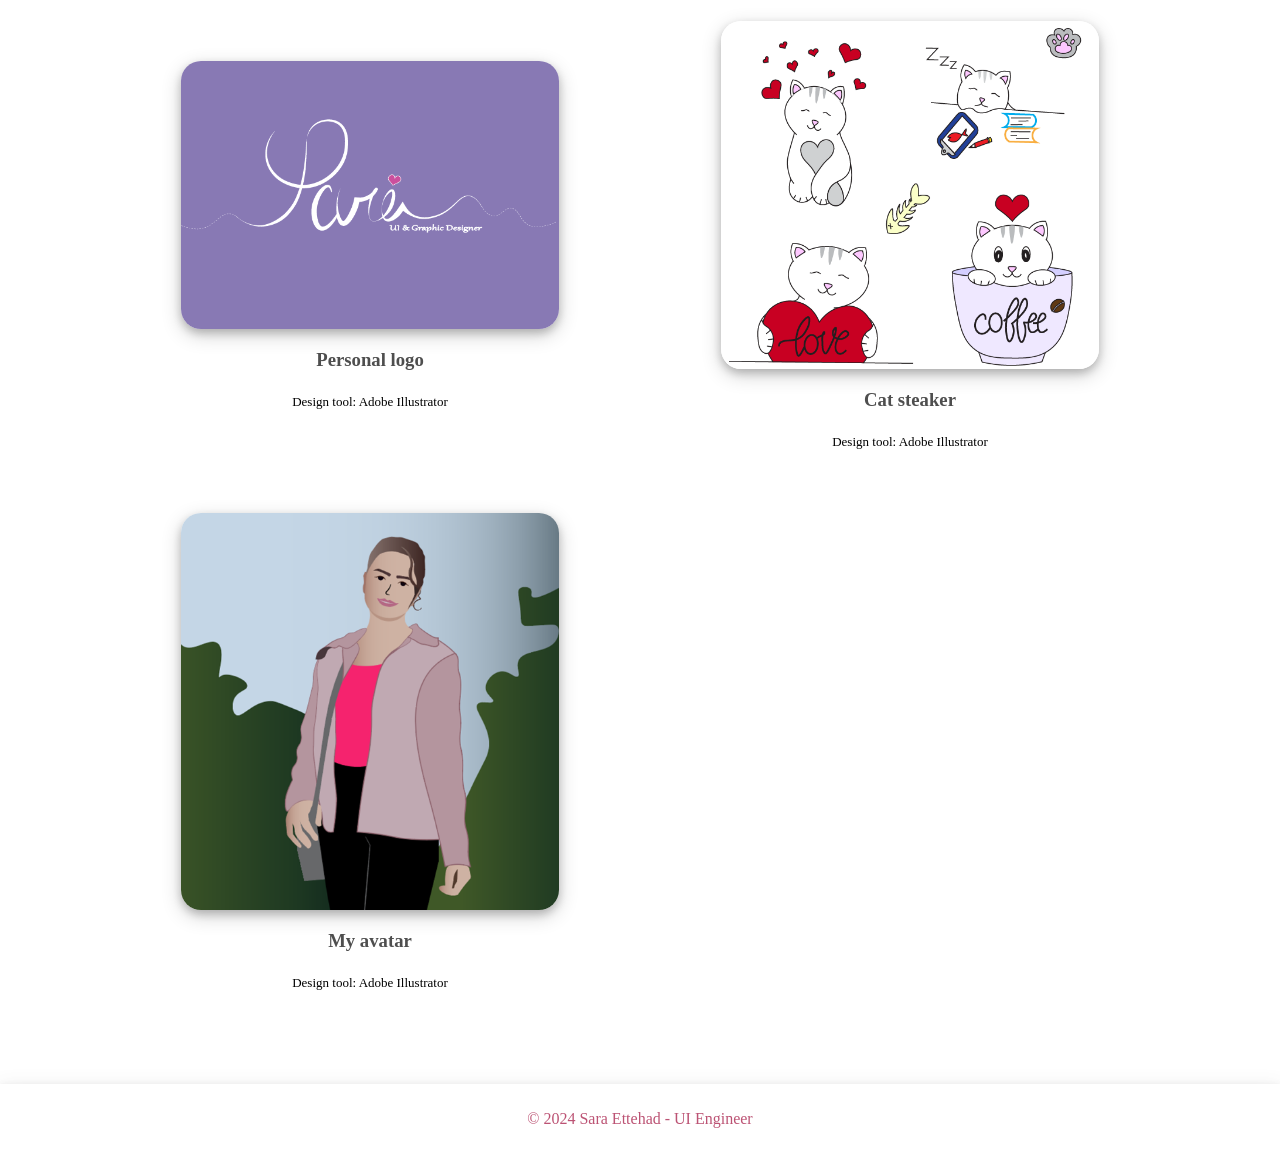
==== commit 29b9c341: "message" ====
--- a/index.html
+++ b/index.html
@@ -68,7 +68,7 @@
 
     <section id="portfolio">
         <div class="project__title">
-            
+            <div class="shape"></div>
             <h1>UI Design Projects</h1>
         </div>
 
@@ -115,6 +115,7 @@
         </div>
 
         <div class="project__title">
+            <div class="shape"></div>
             <h1>Web Development Projects</h1>
         </div>
 
@@ -157,6 +158,7 @@
         </div>
 
             <div class="project__title">
+                <div class="shape"></div>
                 <h1>Graphic Design Projects</h1>
             </div>
         <div class="Portfolio-continer">
@@ -169,7 +171,7 @@
 
             <div class="project graphic">
                 <img  class="imag" src="./image/livechat.PNG" alt="Personal-logo">
-                <h3 style="padding-top: 10px;"> Live Chat icon</h3>
+                <h3 style="padding-top: 10px;"> Chat icon</h3>
                 <p>Design tool: Adobe Illustrator</p>
             </div>
 
--- a/style.css
+++ b/style.css
@@ -484,6 +484,17 @@
         border-top-right-radius: 20px;
         border-bottom-right-radius: 20px;
     }
+
+    .project__title h1{
+        font-size: large;
+    }
+    .graphic h3{
+        font-size: medium;
+    }
+
+    .project h3{
+        font-size: medium;
+    }
 }
 @media only screen and (max-width: 440px) {
     
